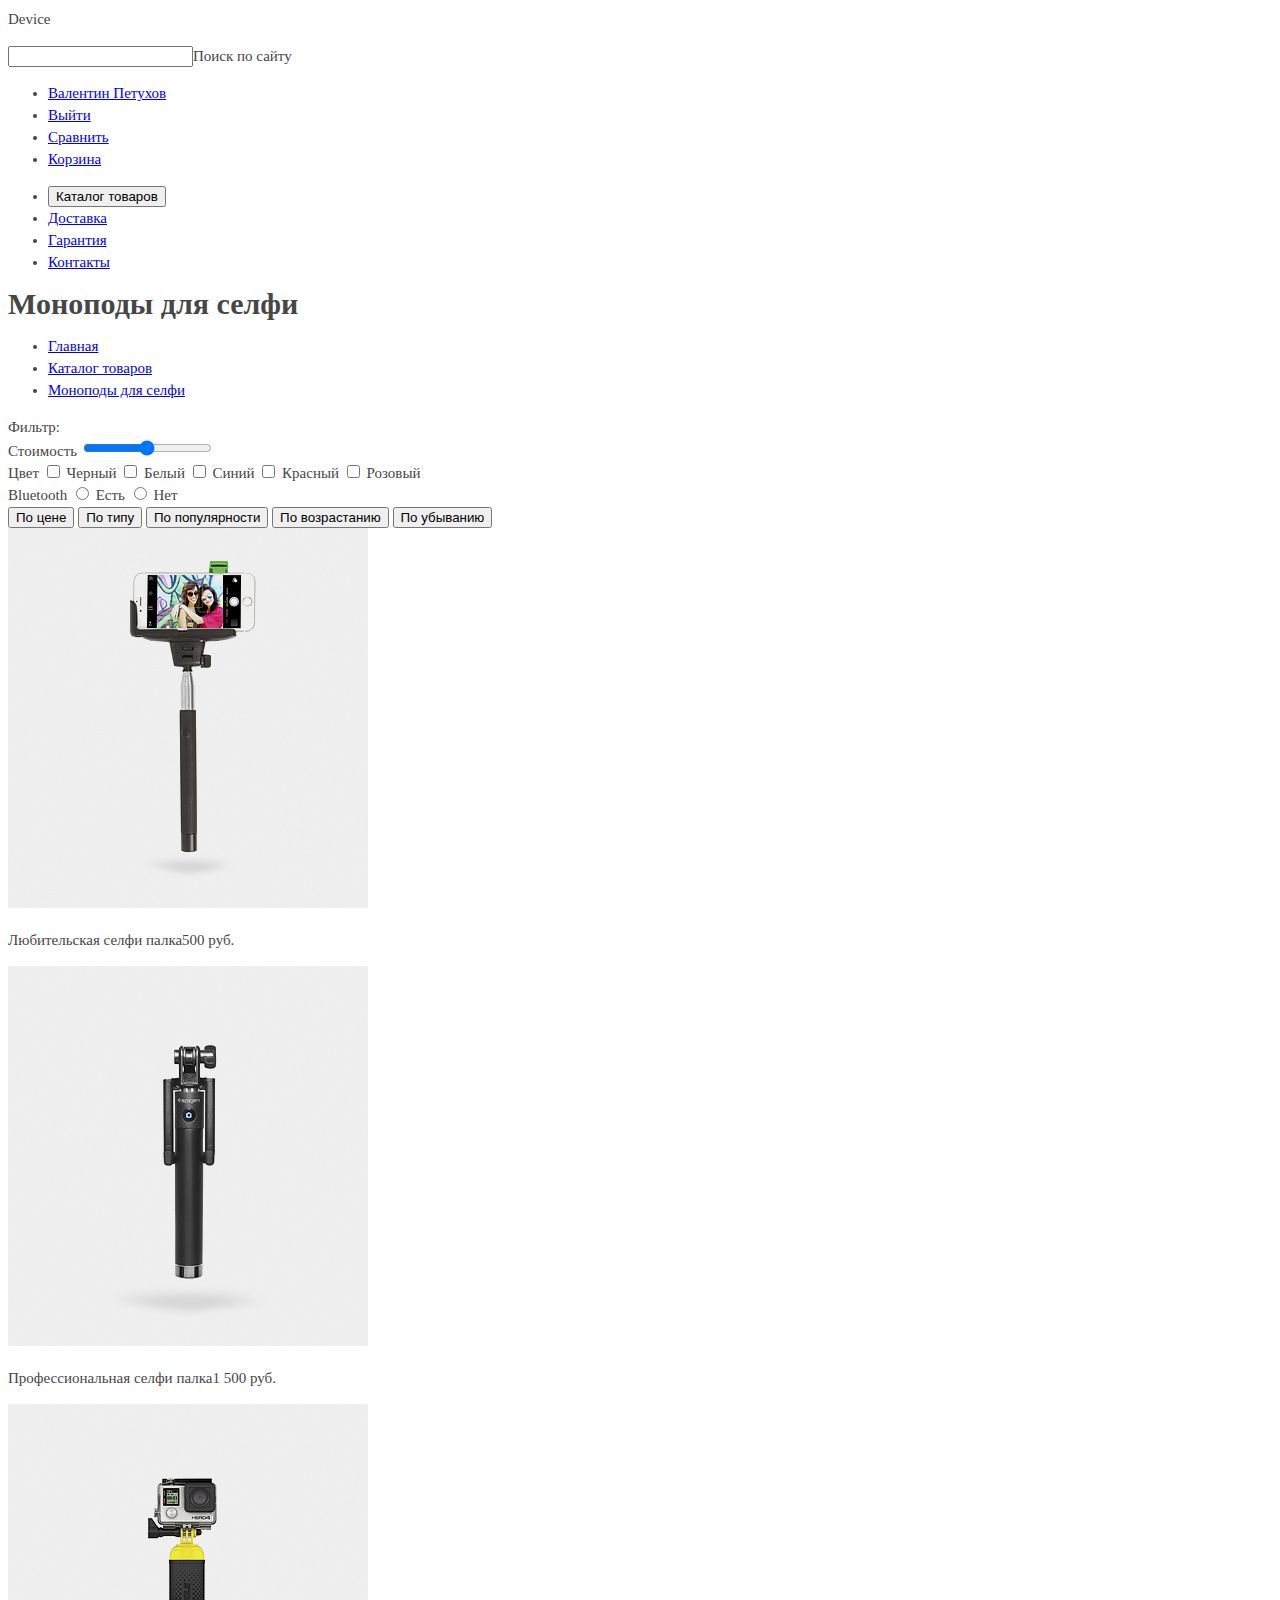
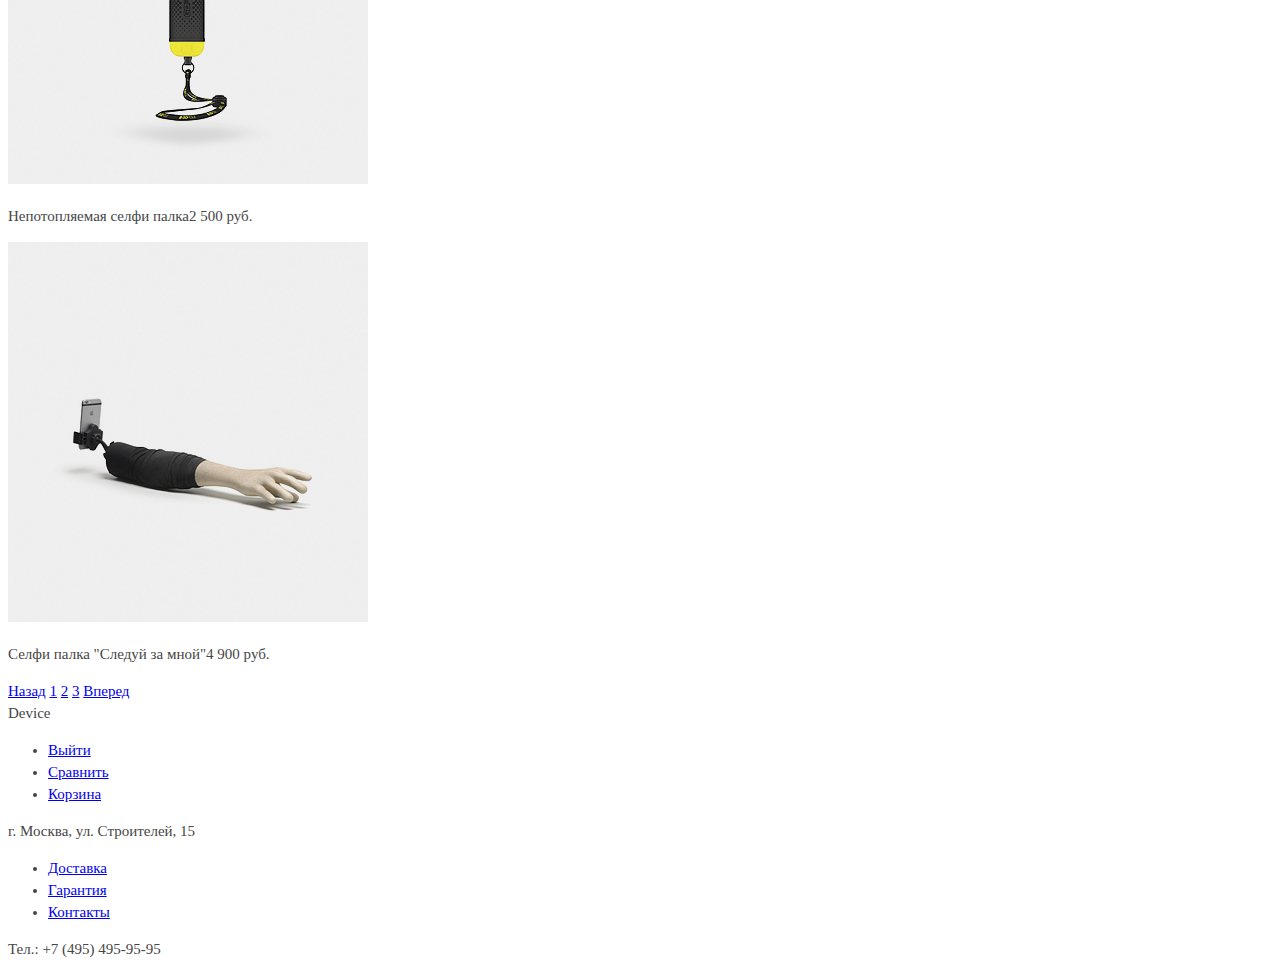
==== catalog.html @ 8070f9f2 "Подготовка графики и текстовых стилей личного проекта" ====
<!DOCTYPE html>
<html lang="ru">
    <head>
        <meta charset="utf-8">
        <title>HTML Academy: Девайс</title>
        <link href="css/style.css" rel="stylesheet">
    </head>
    <body>
        <header class="main_header">
            <div class="container">
                <div class="logo">Device
                </div>
                <div class="search">
                    <p><input type="text">Поиск по сайту</p>
                </div>
                <div class="user-block">
                    <ul>
                        <li><a href="#">Валентин Петухов</a>
                        </li>
                        <li><a href="#">Выйти</a>  
                        </li>
                        <li><a href="#">Сравнить</a>
                        </li>
                        <li><a href="#">Корзина</a>
                        </li>
                    </ul>
                </div>
                <nav class="main_navigation">
                    <ul>
                        <li><button class="btn">Каталог товаров</button>
                        </li>
                        <li><a href="delivery.html">Доставка</a>
                        </li>
                        <li><a href="guarantee.html">Гарантия</a>
                        </li>
                        <li><a href="contacts.html">Контакты</a>
                        </li>
                    </ul>
                </nav>
            </div>
        </header>
        <main class="container">
            <div class="second_header">
                <h1 class="title">Моноподы для селфи</h1>
                <div class="breadcrumbs">
                    <ul>
                        <li><a href="index.html">Главная</a>
                        </li>
                        <li><a href="catalog.html">Каталог товаров</a>
                        </li>
                        <li><a href="monopods.html">Моноподы для селфи</a>
                        </li>
                    </ul>
                </div>
            </div>
            <section class="filtres">
                <span>Фильтр:</span>
                <div class="price">Стоимость
                    <input type="range">
                </div>
                <div class="color">Цвет
                    <input type="checkbox">
                    <label>Черный
                    </label>
                    <input type="checkbox">
                    <label>Белый
                    </label>
                    <input type="checkbox">
                    <label>Синий
                    </label>
                    <input type="checkbox">
                    <label>Красный
                    </label>
                    <input type="checkbox">
                    <label>Розовый
                    </label>
                </div>
                <div class="bluetooth">Bluetooth
                    <input type="radio">
                    <label>Есть
                    </label>
                    <input type="radio">
                    <label>Нет
                    </label>
                </div>
            </section>
            <section class="products">
                <div class="sorting">
                    <button class="btn">По цене</button>
                    <button class="btn">По типу</button>
                    <button class="btn">По популярности</button>
                    <button class="btn">По возрастанию</button>
                    <button class="btn">По убыванию</button>
                </div>
                <article class="item">
                    <img src="img/item-1.jpg">
                    <p class="name">Любительская селфи палка<span class="price">500 руб.</span></p>
                </article>
                <article class="item">
                    <img src="img/item-2.jpg">
                    <p class="name">Профессиональная селфи палка<span class="price">1 500 руб.</span></p>
                </article>
                <article class="item">
                    <img src="img/item-3.jpg">
                    <p class="name">Непотопляемая селфи палка<span class="price">2 500 руб.</span></p>
                </article>
                <article class="item">
                    <img src="img/item-4.jpg">
                    <p class="name">Селфи палка "Следуй за мной"<span class="price">4 900 руб.</span></p>
                </article>
                <div class="pages">
                    <a href="#">Назад</a>
                    <a href="#">1</a>
                    <a href="#">2</a>
                    <a href="#">3</a>
                    <a href="#">Вперед</a>                 
                </div>
            </section>
        </main>
        <footer class="main_footer">
            <div class="container">
                <div class="logo">Device
                </div>
                <div class="user-block">
                    <ul>
                        <li><a href="#">Выйти</a>  
                        </li>
                        <li><a href="#">Сравнить</a>
                        </li>
                        <li><a href="#">Корзина</a>
                        </li>
                    </ul>
                </div>
                <div class="contacts">
                    <p>г. Москва, ул. Строителей, 15</p>
                    <nav class="navigation_contacts">
                        <ul>
                            <li><a href="delivery.html">Доставка</a>
                            </li>
                            <li><a href="guarantee.html">Гарантия</a>
                            </li>
                            <li><a href="contacts.html">Контакты</a>
                            </li>
                        </ul>
                    </nav>
                    <p>Тел.: +7 (495) 495-95-95</p>
                    <div class="social">
                        <a href="facebook.com"></a>
                        <a href="instagram.com"></a>
                        <a href="twitter.com"></a>
                    </div>
                </div>
            </div>
        </footer>
    </body>
</html>
---- css/style.css ----
body {
    font-family: 'Open Sans Light';
    font-weight: normal;
    font-size: 15px;
    color: #464646;
    line-height: 22px;
}

    font-family: 'Gilroy ExtraBold';
    color: #000000;
    font-size: 47px;
    font-weight: Bold;
    line-height: 53px;
}

    font-family: 'Gilroy ExtraBold';
    color: #000000;
    font-size: 47px;
    font-weight: Bold;
    line-height: 53px;
}
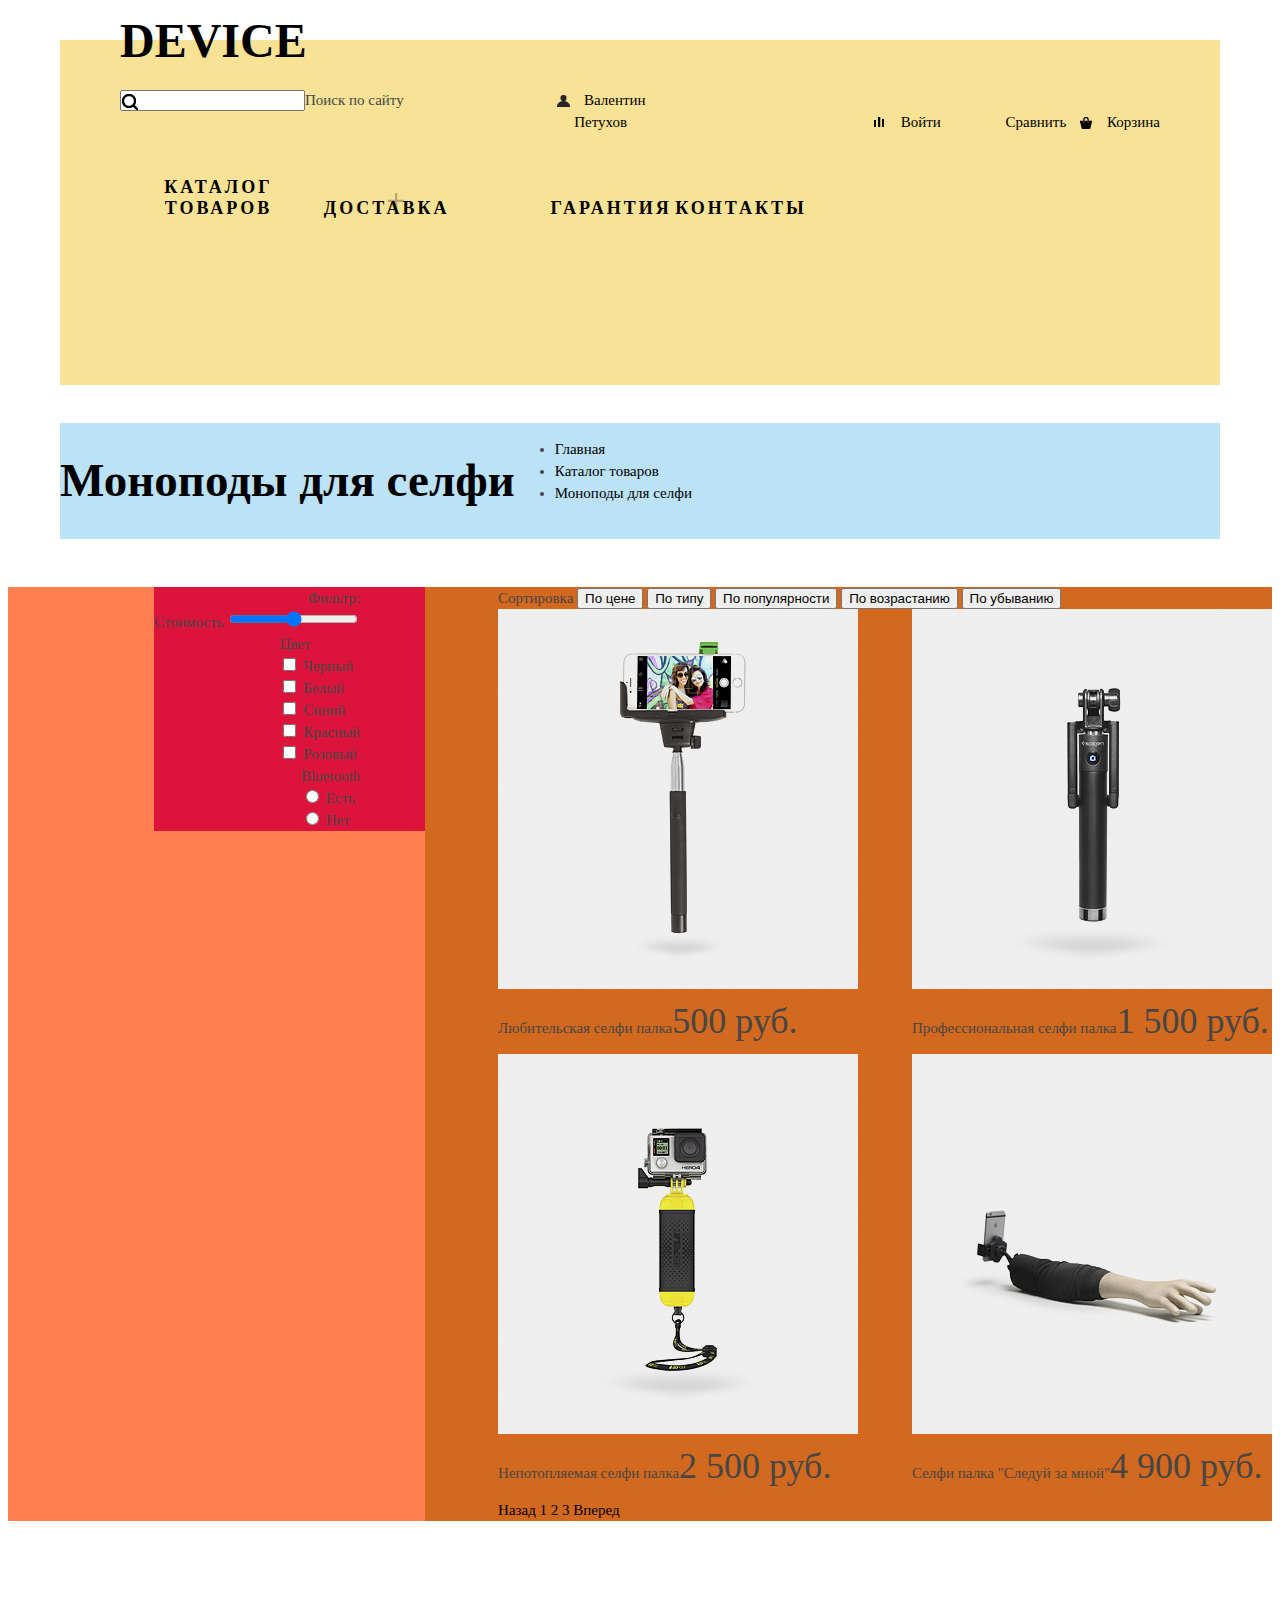
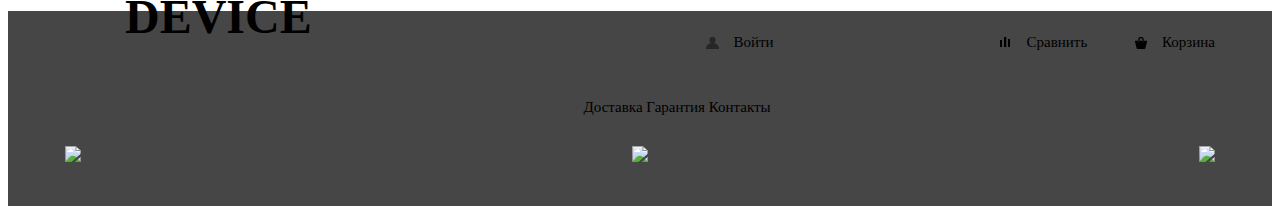
==== commit 85e86ce7: "Разметка для фильтров" ====
--- a/catalog.html
+++ b/catalog.html
@@ -7,17 +7,15 @@
     </head>
     <body>
         <header class="main_header">
-            <div class="container">
+            <div class="header_container">
                 <div class="logo">Device
                 </div>
-                <div class="search">
+                <div class="user_block">
                     <p><input type="text">Поиск по сайту</p>
-                </div>
-                <div class="user-block">
                     <ul>
                         <li><a href="#">Валентин Петухов</a>
                         </li>
-                        <li><a href="#">Выйти</a>  
+                        <li><a href="#">Войти</a>  
                         </li>
                         <li><a href="#">Сравнить</a>
                         </li>
@@ -39,91 +37,109 @@
                 </nav>
             </div>
         </header>
-        <main class="container">
-            <div class="second_header">
-                <h1 class="title">Моноподы для селфи</h1>
-                <div class="breadcrumbs">
+        <div class="second_header">
+            <h1 class="title">Моноподы для селфи</h1>
+            <div class="breadcrumbs">
+                <ul>
+                    <li><a href="index.html">Главная</a>
+                    </li>
+                    <li><a href="catalog.html">Каталог товаров</a>
+                    </li>
+                    <li><a href="monopods.html">Моноподы для селфи</a>
+                    </li>
+                </ul>
+            </div>
+        </div>
+        <div class="container_catalog">
+            <div class="index_left">
+                <section class="filtres">
+                    <span>Фильтр:</span>
+                    <div class="price">Стоимость
+                        <input type="range">
+                    </div>
+                    <div class="color">Цвет
+                        <div class="check_color">
+                            <input type="checkbox">
+                            <label>Черный
+                            </label>
+                        </div>
+                        <div class="check_color">
+                            <input type="checkbox">
+                            <label>Белый
+                            </label>
+                        </div>
+                        <div class="check_color">
+                            <input type="checkbox">
+                            <label>Синий
+                            </label>
+                        </div>
+                        <div class="check_color">
+                            <input type="checkbox">
+                            <label>Красный
+                            </label>
+                        </div>
+                        <div class="check_color">
+                            <input type="checkbox">
+                            <label>Розовый
+                            </label>
+                        </div>
+                    </div>
+                    <div class="bluetooth">Bluetooth
+                        <div class="check_bluetooth">
+                            <input type="radio">
+                            <label>Есть
+                            </label>
+                        </div>
+                        <div class="check_bluetooth">
+                            <input type="radio">
+                            <label>Нет
+                            </label>
+                        </div>
+                    </div>
+                </section>
+            </div>
+            <div class="index_right">
+                <main class="products">
+                    <div class="sorting">Сортировка
+                        <button class="btn">По цене</button>
+                        <button class="btn">По типу</button>
+                        <button class="btn">По популярности</button>
+                        <button class="btn">По возрастанию</button>
+                        <button class="btn">По убыванию</button>
+                    </div>
+                    <article class="item">
+                        <img src="img/item-1.jpg">
+                        <p class="name">Любительская селфи палка<span class="price">500 руб.</span></p>
+                    </article>
+                    <article class="item">
+                        <img src="img/item-2.jpg">
+                        <p class="name">Профессиональная селфи палка<span class="price">1 500 руб.</span></p>
+                    </article>
+                    <article class="item">
+                        <img src="img/item-3.jpg">
+                        <p class="name">Непотопляемая селфи палка<span class="price">2 500 руб.</span></p>
+                    </article>
+                    <article class="item">
+                        <img src="img/item-4.jpg">
+                        <p class="name">Селфи палка "Следуй за мной"<span class="price">4 900 руб.</span></p>
+                    </article>
+                    <div class="pages">
+                        <a href="#">Назад</a>
+                        <a href="#">1</a>
+                        <a href="#">2</a>
+                        <a href="#">3</a>
+                        <a href="#">Вперед</a>                 
+                    </div>
+                </main>
+            </div>
+        </div>
+        <footer class="main_footer">
+            <div class="footer_container">
+                <div class="user_block">
+                    <div class="logo">Device
+                    </div>
                     <ul>
-                        <li><a href="index.html">Главная</a>
-                        </li>
-                        <li><a href="catalog.html">Каталог товаров</a>
-                        </li>
-                        <li><a href="monopods.html">Моноподы для селфи</a>
-                        </li>
-                    </ul>
-                </div>
-            </div>
-            <section class="filtres">
-                <span>Фильтр:</span>
-                <div class="price">Стоимость
-                    <input type="range">
-                </div>
-                <div class="color">Цвет
-                    <input type="checkbox">
-                    <label>Черный
-                    </label>
-                    <input type="checkbox">
-                    <label>Белый
-                    </label>
-                    <input type="checkbox">
-                    <label>Синий
-                    </label>
-                    <input type="checkbox">
-                    <label>Красный
-                    </label>
-                    <input type="checkbox">
-                    <label>Розовый
-                    </label>
-                </div>
-                <div class="bluetooth">Bluetooth
-                    <input type="radio">
-                    <label>Есть
-                    </label>
-                    <input type="radio">
-                    <label>Нет
-                    </label>
-                </div>
-            </section>
-            <section class="products">
-                <div class="sorting">
-                    <button class="btn">По цене</button>
-                    <button class="btn">По типу</button>
-                    <button class="btn">По популярности</button>
-                    <button class="btn">По возрастанию</button>
-                    <button class="btn">По убыванию</button>
-                </div>
-                <article class="item">
-                    <img src="img/item-1.jpg">
-                    <p class="name">Любительская селфи палка<span class="price">500 руб.</span></p>
-                </article>
-                <article class="item">
-                    <img src="img/item-2.jpg">
-                    <p class="name">Профессиональная селфи палка<span class="price">1 500 руб.</span></p>
-                </article>
-                <article class="item">
-                    <img src="img/item-3.jpg">
-                    <p class="name">Непотопляемая селфи палка<span class="price">2 500 руб.</span></p>
-                </article>
-                <article class="item">
-                    <img src="img/item-4.jpg">
-                    <p class="name">Селфи палка "Следуй за мной"<span class="price">4 900 руб.</span></p>
-                </article>
-                <div class="pages">
-                    <a href="#">Назад</a>
-                    <a href="#">1</a>
-                    <a href="#">2</a>
-                    <a href="#">3</a>
-                    <a href="#">Вперед</a>                 
-                </div>
-            </section>
-        </main>
-        <footer class="main_footer">
-            <div class="container">
-                <div class="logo">Device
-                </div>
-                <div class="user-block">
-                    <ul>
-                        <li><a href="#">Выйти</a>  
+                        <li><a href="#">Войти</a>  
                         </li>
                         <li><a href="#">Сравнить</a>
                         </li>
@@ -144,12 +160,12 @@
                         </ul>
                     </nav>
                     <p>Тел.: +7 (495) 495-95-95</p>
-                    <div class="social">
-                        <a href="facebook.com"></a>
-                        <a href="instagram.com"></a>
-                        <a href="twitter.com"></a>
-                    </div>
                 </div>
+                <div class="social">
+                    <a href="facebook.com"><img src="#"></a>
+                    <a href="instagram.com"><img src="#"></a>
+                    <a href="twitter.com"><img src="#"></a>
+                </div>  
             </div>
         </footer>
     </body>
--- a/css/style.css
+++ b/css/style.css
@@ -1,11 +1,15 @@
+
+
 body {
     font-family: 'Open Sans Light';
     font-weight: normal;
     font-size: 15px;
     color: #464646;
     line-height: 22px;
-}
-
+   
+}
+
+h1.title {
     font-family: 'Gilroy ExtraBold';
     color: #000000;
     font-size: 47px;
@@ -13,9 +17,448 @@
     line-height: 53px;
 }
 
+h2.title {
     font-family: 'Gilroy ExtraBold';
     color: #000000;
     font-size: 47px;
     font-weight: Bold;
     line-height: 53px;
 }
+
+
+.main_header {
+    display: flex; 
+    margin-top: 40px;  
+}
+
+.header_container {
+    display: flex;
+    flex-direction: column;
+    width: 1160px;
+
+    background-color: #f7e296;
+    margin: auto;
+    padding-bottom: 150px;
+}
+
+
+
+/*logo */
+
+.logo {
+    color: #000000;
+    font-size: 48px;
+    font-weight: bold;
+    text-transform: uppercase;
+    margin-left: 60px;
+    margin-top: -10px;
+    font-family: 'Gilroy ExtraBold';
+}
+
+.logo:hover {
+    opacity: 0.6;
+}
+
+.logo:active {
+    opacity: 0.3;
+}
+
+
+
+
+/* user_block */
+
+.user_block {
+    display: flex;
+    flex-direction: row;
+    margin-top: 22px;
+    margin-left: 60px;
+    margin-right: 60px;
+    justify-content: space-between;
+}
+
+.user_block p {
+    position: relative;
+}
+
+.user_block p::before {
+    position: absolute;
+    left: 2px;
+    top: 5px;
+    content: "";
+    width: 20px;
+    height: 20px;
+    background: transparent url("../img/search.png") no-repeat; 
+}
+
+input.search {
+    background-color: inherit;
+    border-style: none;
+    margin-left: 40px;
+    font-family: 'Open Sans';
+    font-size: 15px;
+    font-weight: lighter;
+    opacity: 0.3;
+}
+
+.user_block li {
+    position: relative;
+}
+.user_block li::before {
+    position: absolute;
+    top: 6px;
+    content: "";
+    width: 15px;
+    height: 15px; 
+}
+
+.user_block li:first-child {
+    margin-right: 210px;
+    width: 70px;
+    text-align: right;    
+}
+
+.user_block li:first-child::before {
+    background: transparent url("../img/user.png") no-repeat; 
+}
+
+.user_block li:nth-child(2) {   
+    width: 100px;
+    text-align: right;
+    margin-right: 34px;
+}
+
+.user_block li:nth-child(2)::before {
+    background: transparent url("../img/compare.png") no-repeat;
+}
+
+.user_block li:last-child {
+    width: 90px;
+    text-align: right;      
+}
+
+.user_block li:last-child::before {
+    background: transparent url("../img/cart.png") no-repeat;
+}
+
+.user_block a {
+    margin-left: 27px;
+}
+
+a {
+    text-decoration: none;
+    color: #000000;
+}
+
+.user_block li,
+.main_navigation li,
+.navigation_contacts li {
+    display: inline-block;
+}
+
+.user_block a:hover,
+.main_navigation a:hover,
+.main_navigation .btn:hover {
+    opacity: 0.6;
+}
+
+.user_block a:active,
+.main_navigation a:active,
+.main_navigation .btn:active {
+    opacity: 0.3;
+}
+
+
+
+/* main_navigation */
+
+.main_navigation {
+    display: flex;
+    justify-content: space-between;
+    margin-left: 58px;
+    margin-right: 58px;
+    margin-top: 13px;
+}
+
+
+.main_navigation li {
+    width: 121px;
+    text-align: right; 
+}
+
+.main_navigation li:nth-child(2) {
+    margin-left: 41px;
+    margin-right: 102px;
+    text-align: left;
+}
+
+.main_navigation a,
+.main_navigation .btn {
+    font-size: 18px;
+    text-transform: uppercase;
+    letter-spacing: 3px;
+    font-weight: bold;
+    font-family: 'Gilroy ExtraBold';    
+}
+
+.main_navigation a:hover,
+.main_navigation .btn:hover {
+    opacity: 0.6;   
+}
+
+.main_navigation a:active,
+.main_navigation .btn:active {
+    opacity: 0.3;   
+}
+
+.main_navigation .btn {
+    position: relative;
+    border: none;
+    background-color: inherit;
+}
+
+.main_navigation .btn::after {
+    position: absolute;
+    content: "";
+    background: transparent url("../img/plus.png") no-repeat;
+    width: 18px;
+    height: 18px;
+    left: 230px;
+    top: 17px;
+    opacity: 0.3;
+}
+
+
+/*main*/
+
+.main_container {
+    display: flex;
+    flex-direction: column;
+    margin: auto;
+    width: 1160px;
+    background-color: #ffffff;
+}
+
+
+.slider {
+    display: flex;
+    flex-direction: row;  
+    margin-left: 90px;
+    margin-right: 60px;
+    margin-top: -111px;
+    margin-bottom: 105px;
+}
+
+.description {
+    display: flex;
+    flex-direction: column;
+    margin-left: 126px;
+    position: relative;
+}
+
+
+.slogan {
+    font-size: 47px;
+    font-weight: bold;
+    font-family: 'Gilroy ExtraBold';
+    line-height: 55px;
+    color: #000000;
+    margin-top: 80px;
+    margin-bottom: 5px;
+}
+
+.number {
+    position: absolute;
+    left: 330px;
+    top: 65px; 
+    color: #ffffff;
+    font-size: 179px;
+    font-weight: bold;
+    font-family: 'Gilroy ExtraBold';
+}
+
+.description .main_desc {
+    line-height: 30px;
+}
+
+.description .btn {
+   /* position: absolute;
+    top: 325px; */
+    margin-top: 40px;
+    font-size: 18px;
+    text-transform: uppercase;
+    font-weight: bold;
+    font-family: 'Gilroy ExtraBold'; 
+}
+
+.description .features {
+    width: 500px;
+    margin-top: 65px;
+    display: flex;
+    justify-content: space-between;
+}
+
+.description .item {
+    
+    display: inline-block;
+    /*margin-right: 80px; */
+    text-align: left;
+}
+
+.item span {
+    font-size: 36px;
+    font-family: 'Gilroy Light';  
+}
+
+.navigation_catalog ul{
+    background-color: #ffffff; 
+    height: 275px;
+}
+
+.navigation_catalog li {
+    background-color: #f7e296;
+    display: inline-block;
+    width: 160px;
+    height: 160px;
+    vertical-align: top;
+    margin-right: 40px;
+}
+
+.navigation_catalog li:last-child {
+    margin-right: 0;
+    margin-left: -20px;
+}
+
+.navigation_catalog li:first-child {
+    margin-left: -40px;
+}
+
+.delivery {
+    display: flex;
+    flex-direction: row;
+    flex-basis: 100%;
+    background-color: #e5e5e5;
+    margin-bottom: 80px;
+    margin-top: 46px;
+    height: 320px;
+}
+
+.navigation_delivery ul {
+    width: 278px;
+}
+
+.navigation_delivery li {
+    list-style: none;
+}
+
+.info {
+    display: flex;
+    flex-direction: column;
+    width: 437px;
+    margin-left: 118px;
+}
+
+.partners {
+    display: flex;
+    justify-content: space-around;
+    margin-top: 95px;
+    margin-bottom: 94px;
+    height: 100px;
+}
+
+.company {
+    display: flex;
+    flex-basis: 100%;
+    justify-content: space-between;
+}
+
+.about_us {
+    display: flex;
+    flex-direction: column;
+    width: 560px; 
+}
+
+.company_contacts {
+    display: flex;
+    flex-direction: column;
+    width: 560px;
+}
+
+.main_footer {
+    display: flex;
+    width: 100%; 
+    margin-top: 90px;
+    background-color: #464646;
+}
+
+.footer_container {
+    display: flex;
+    flex-direction: column;
+    background-color: #464646;
+    margin: auto;
+    flex-basis: 1160px;
+    justify-content: space-between;
+    
+}
+
+.footer_container .user_block,
+.footer_container .contacts,
+.social  {
+    display: flex;
+    background-color: #464646;
+    justify-content: space-between;
+    height: 55px;
+    margin: 5px;
+}
+
+
+.second_header {
+    background-color: #bce2f6; 
+    margin: auto;
+    margin-top: 38px;
+    margin-bottom: 48px;
+    display: flex;
+    width: 1160px;
+}
+
+.container_catalog {
+    width: 100%;
+    background-color: #6295a1;
+    display: flex;
+}
+
+.index_left {  
+    width: 33%;
+    background-color: coral;  
+}
+
+.index_right {  
+    width: 67%;
+    background-color: burlywood;
+   
+}
+
+.filtres { 
+    padding-right: 65px;
+    max-width: 328px;
+    float: right;
+    background-color: crimson;
+    display: flex;
+    flex-direction: column;
+    align-items: flex-end;
+}
+
+.products {
+    padding-left: 73px;
+    max-width: 835px;
+    float: left;
+    background-color: chocolate;
+    display: flex;
+    flex-wrap: wrap;
+    justify-content: space-between;
+}
+
+.color {
+    display: flex;
+    flex-direction: column;
+}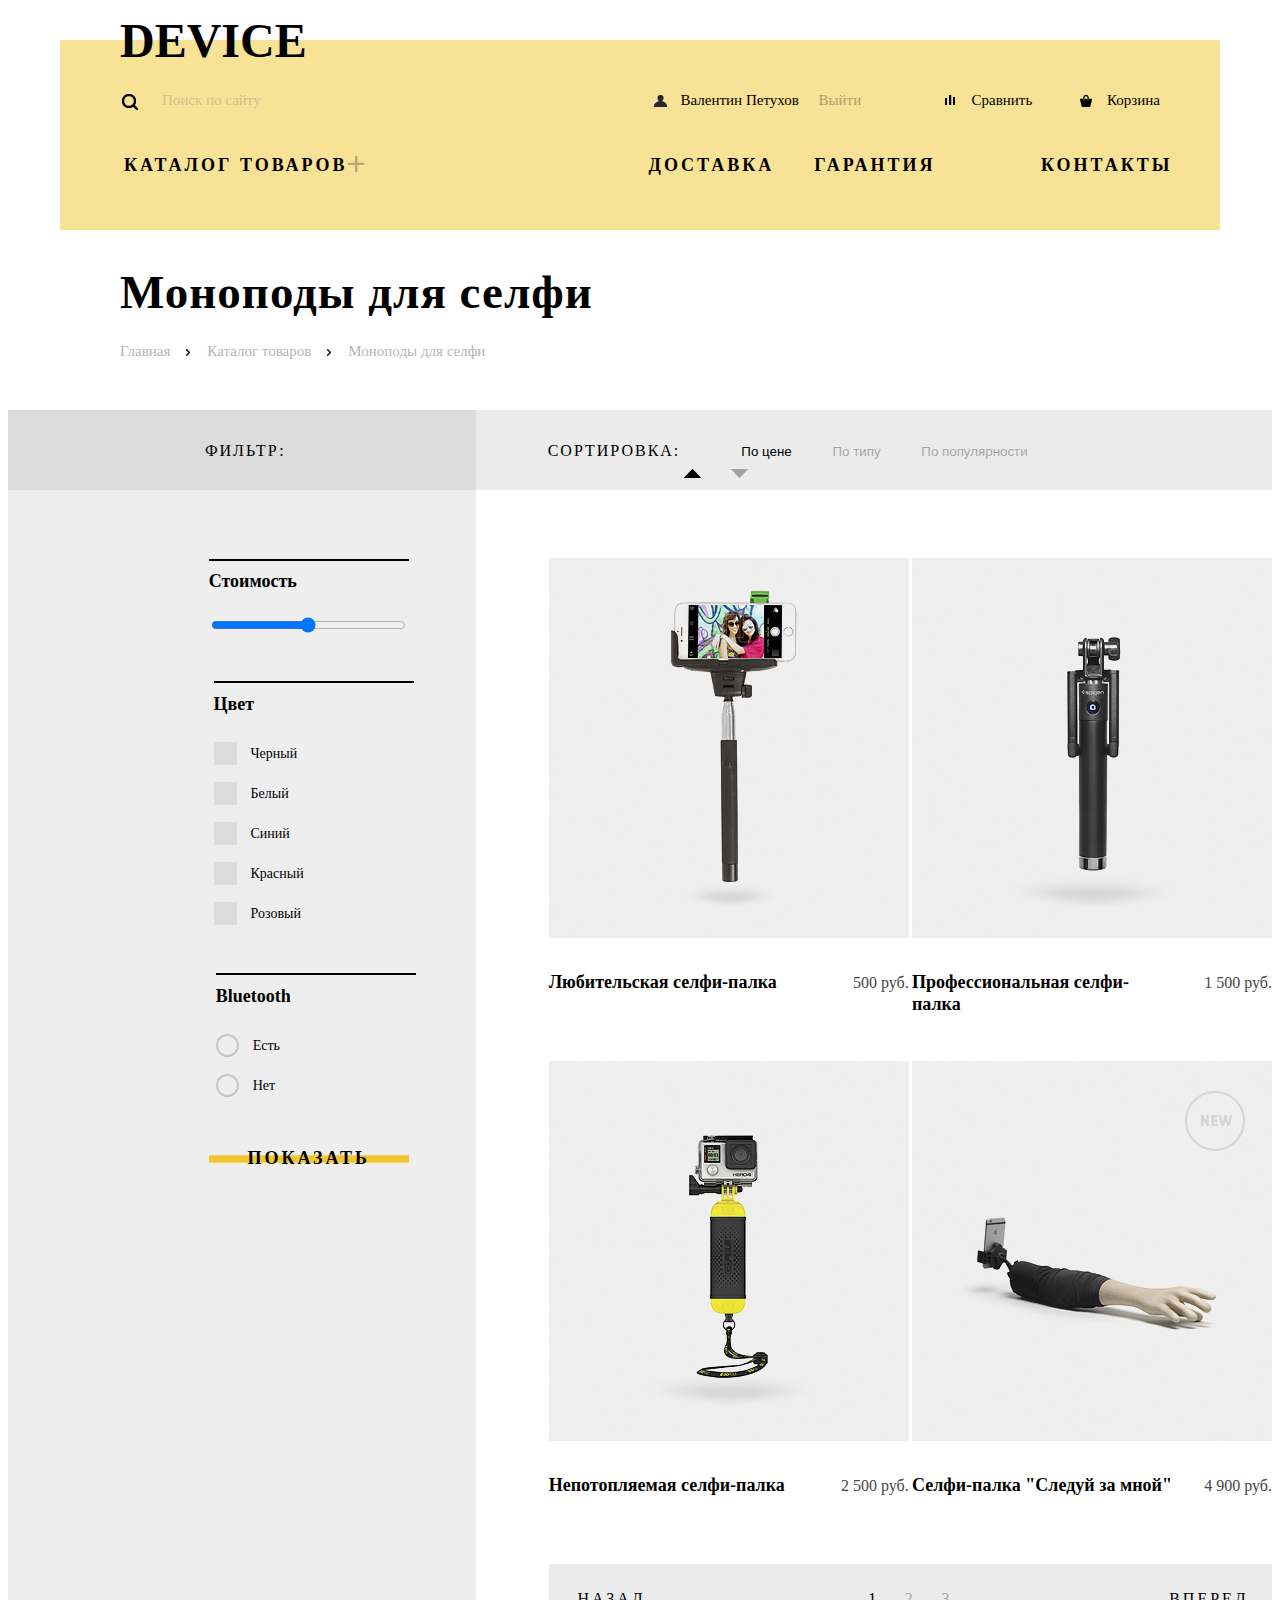
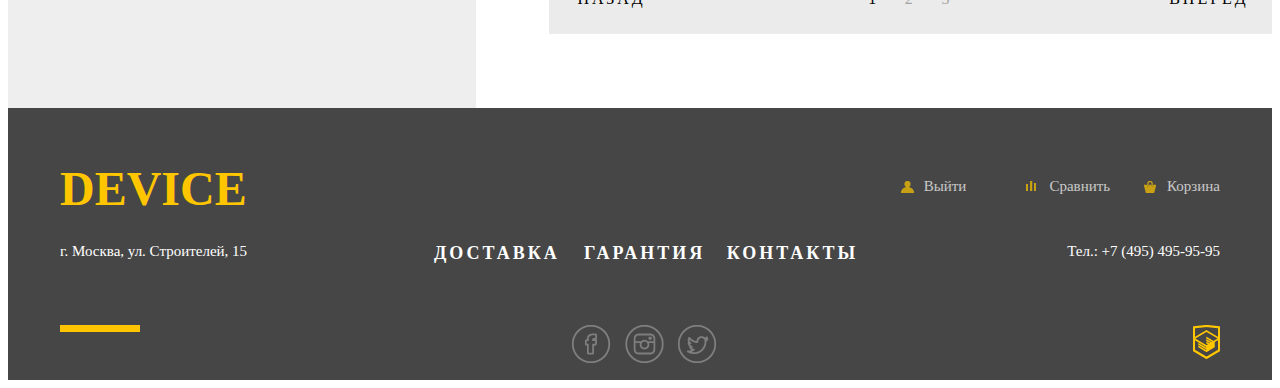
==== commit 8116f420: "Страница каталога" ====
--- a/catalog.html
+++ b/catalog.html
@@ -6,16 +6,20 @@
         <link href="css/style.css" rel="stylesheet">
     </head>
     <body>
-        <header class="main_header">
+        <header class="main_header catalog">
             <div class="header_container">
                 <div class="logo">Device
                 </div>
                 <div class="user_block">
-                    <p><input type="text">Поиск по сайту</p>
+                    <div class="search">
+                        <input class="search_row" type="text" placeholder="Поиск по сайту">
+                        <span class="find">Найти</span>
+                        <span class="underline"></span> 
+                    </div>
                     <ul>
                         <li><a href="#">Валентин Петухов</a>
                         </li>
-                        <li><a href="#">Войти</a>  
+                        <li><a href="#">Выйти</a>  
                         </li>
                         <li><a href="#">Сравнить</a>
                         </li>
@@ -24,9 +28,8 @@
                     </ul>
                 </div>
                 <nav class="main_navigation">
+                    <button class="btn">Каталог товаров</button>   
                     <ul>
-                        <li><button class="btn">Каталог товаров</button>
-                        </li>
                         <li><a href="delivery.html">Доставка</a>
                         </li>
                         <li><a href="guarantee.html">Гарантия</a>
@@ -35,6 +38,20 @@
                         </li>
                     </ul>
                 </nav>
+                <div class="hidden_menu">
+                    <div class="row first">
+                        <a href="#">Виртуальная реальность</a>
+                        <a href="#">Фитнес-браслеты</a>
+                        <a href="#">Квадрокоптеры</a>
+                    </div>
+                    <div class="row second">
+                        <a href="#">Моноподы для селфи</a>
+                        <a href="#">Умные часы</a>
+                    </div>
+                    <div class="row">
+                        <a href="#">Экшн-камеры</a>
+                    </div>     
+                </div>
             </div>
         </header>
         <div class="second_header">
@@ -52,94 +69,123 @@
         </div>
         <div class="container_catalog">
             <div class="index_left">
-                <section class="filtres">
+                <div class="title">
                     <span>Фильтр:</span>
-                    <div class="price">Стоимость
+                </div>
+                <form class="filtres" action="#" method="get"> 
+                    <label class="price">
+                        <span>Стоимость</span>
                         <input type="range">
-                    </div>
-                    <div class="color">Цвет
-                        <div class="check_color">
-                            <input type="checkbox">
-                            <label>Черный
-                            </label>
-                        </div>
-                        <div class="check_color">
-                            <input type="checkbox">
-                            <label>Белый
-                            </label>
-                        </div>
-                        <div class="check_color">
-                            <input type="checkbox">
-                            <label>Синий
-                            </label>
-                        </div>
-                        <div class="check_color">
-                            <input type="checkbox">
-                            <label>Красный
-                            </label>
-                        </div>
-                        <div class="check_color">
-                            <input type="checkbox">
-                            <label>Розовый
-                            </label>
-                        </div>
-                    </div>
-                    <div class="bluetooth">Bluetooth
-                        <div class="check_bluetooth">
+                    </label>
+                    <div class="color">
+                        <span>Цвет</span>
+                        <label class="check_color">
+                            <input type="checkbox">
+                            <span class="indicator"></span>
+                            <span>Черный</span>
+                        </label>
+                        <label class="check_color">
+                            <input type="checkbox">
+                            <span class="indicator"></span>
+                            <span>Белый</span>
+                        </label>
+                        <label class="check_color">
+                            <input type="checkbox">
+                            <span class="indicator"></span>
+                            <span>Синий</span>
+                        </label>
+                        <label class="check_color">
+                            <input type="checkbox">
+                            <span class="indicator"></span>
+                            <span>Красный</span>
+                        </label>
+                        <label class="check_color">
+                            <input type="checkbox">
+                            <span class="indicator"></span>
+                            <span>Розовый</span>
+                        </label>
+                    </div>
+                    <div class="bluetooth">
+                        <span>Bluetooth</span>
+                        <label class="check_bluetooth">
                             <input type="radio">
-                            <label>Есть
-                            </label>
-                        </div>
-                        <div class="check_bluetooth">
+                            <span class="indicator"></span>
+                            <span>Есть</span>
+                        </label>
+                        <label class="check_bluetooth">
                             <input type="radio">
-                            <label>Нет
-                            </label>
-                        </div>
-                    </div>
-                </section>
+                            <span class="indicator"></span>
+                            <span>Нет</span>
+                        </label>
+                    </div>
+                    <button class="btn" type="submit"><span>Показать</span></button>
+                </form>
             </div>
             <div class="index_right">
+                <div class="title">
+                    <span>Сортировка:</span>
+                    <button class="btn active">По цене</button>
+                    <button class="btn">По типу</button>
+                    <button class="btn">По популярности</button>
+                    <button class="btn active"></button>
+                    <button class="btn"></button>
+                </div>
                 <main class="products">
-                    <div class="sorting">Сортировка
-                        <button class="btn">По цене</button>
-                        <button class="btn">По типу</button>
-                        <button class="btn">По популярности</button>
-                        <button class="btn">По возрастанию</button>
-                        <button class="btn">По убыванию</button>
-                    </div>
-                    <article class="item">
-                        <img src="img/item-1.jpg">
-                        <p class="name">Любительская селфи палка<span class="price">500 руб.</span></p>
-                    </article>
-                    <article class="item">
-                        <img src="img/item-2.jpg">
-                        <p class="name">Профессиональная селфи палка<span class="price">1 500 руб.</span></p>
-                    </article>
-                    <article class="item">
-                        <img src="img/item-3.jpg">
-                        <p class="name">Непотопляемая селфи палка<span class="price">2 500 руб.</span></p>
-                    </article>
-                    <article class="item">
-                        <img src="img/item-4.jpg">
-                        <p class="name">Селфи палка "Следуй за мной"<span class="price">4 900 руб.</span></p>
+                    <article class="item">
+                        <div class="photo">
+                            <img src="img/item-1.jpg">
+                            <button class="btn"><span>В корзину</span></button>
+                            <button class="compare">Добавить к сравнению</button>
+                            <div class="new"></div>
+                        </div>
+                        <p class="name">Любительская селфи-палка</p><span class="price">500 руб.</span>
+                    </article>
+                    <article class="item">
+                        <div class="photo">
+                            <img src="img/item-2.jpg">
+                            <button class="btn"><span>В корзину</span></button>
+                            <button class="compare">Добавить к сравнению</button>
+                            <div class="new"></div>
+                        </div>
+                        <p class="name">Профессиональная селфи-палка</p><span class="price">1 500 руб.</span>
+                    </article>
+                    <article class="item">
+                        <div class="photo">
+                            <img src="img/item-3.jpg">
+                            <button class="btn"><span>В корзину</span></button>
+                            <button class="compare">Добавить к сравнению</button>
+                            <div class="new"></div>
+                        </div>
+                        <p class="name">Непотопляемая селфи-палка</p><span class="price">2 500 руб.</span>
+                    </article>
+                    <article class="item">
+                        <div class="photo">
+                            <img src="img/item-4.jpg">
+                            <button class="btn"><span>В корзину</span></button>
+                            <button class="compare">Добавить к сравнению</button>
+                            <div class="new active"></div>
+                        </div>
+                        <p class="name">Селфи-палка "Следуй за мной"</p><span class="price">4 900 руб.</span>
                     </article>
                     <div class="pages">
-                        <a href="#">Назад</a>
-                        <a href="#">1</a>
-                        <a href="#">2</a>
-                        <a href="#">3</a>
-                        <a href="#">Вперед</a>                 
+                        <button>Назад</button>
+                        <div class="number">
+                            <button class="active">1</button> 
+                            <button>2</button>
+                            <button>3</button>
+                        </div>
+                        <button>Вперед</button>
                     </div>
                 </main>
             </div>
         </div>
-        <footer class="main_footer">
+        <footer class="main_footer catalog">
             <div class="footer_container">
-                <div class="user_block">
+                <div class="user_footer">
                     <div class="logo">Device
                     </div>
                     <ul>
-                        <li><a href="#">Войти</a>  
+                        <li><a href="#">Выйти</a>  
                         </li>
                         <li><a href="#">Сравнить</a>
                         </li>
@@ -161,11 +207,15 @@
                     </nav>
                     <p>Тел.: +7 (495) 495-95-95</p>
                 </div>
-                <div class="social">
-                    <a href="facebook.com"><img src="#"></a>
-                    <a href="instagram.com"><img src="#"></a>
-                    <a href="twitter.com"><img src="#"></a>
-                </div>  
+                <div class="down">
+                    <div class="above"></div>
+                    <div class="social">
+                        <a href="facebook.com"><img src="img/facebook.png" alt="Facebook"></a>
+                        <a href="instagram.com"><img src="img/insta.png" alt="Instagram"></a>
+                        <a href="twitter.com"><img src="img/twitter.png" alt="Twitter"></a>
+                    </div>
+                    <img src="img/htmlacademy.png" height="34px" alt="htmlacademy.ru">
+                </div>   
             </div>
         </footer>
     </body>
--- a/css/style.css
+++ b/css/style.css
@@ -26,6 +26,9 @@
 }
 
 
+
+/*HEADER*/
+
 .main_header {
     display: flex; 
     margin-top: 40px;  
@@ -35,15 +38,12 @@
     display: flex;
     flex-direction: column;
     width: 1160px;
-
     background-color: #f7e296;
     margin: auto;
     padding-bottom: 150px;
 }
 
 
-
-/*logo */
 
 .logo {
     color: #000000;
@@ -55,15 +55,6 @@
     font-family: 'Gilroy ExtraBold';
 }
 
-.logo:hover {
-    opacity: 0.6;
-}
-
-.logo:active {
-    opacity: 0.3;
-}
-
-
 
 
 /* user_block */
@@ -77,11 +68,12 @@
     justify-content: space-between;
 }
 
-.user_block p {
-    position: relative;
-}
-
-.user_block p::before {
+.user_block .search {
+    position: relative;
+    margin-top: 15px;
+}
+
+.user_block .search::before {
     position: absolute;
     left: 2px;
     top: 5px;
@@ -91,7 +83,7 @@
     background: transparent url("../img/search.png") no-repeat; 
 }
 
-input.search {
+input.search_row {
     background-color: inherit;
     border-style: none;
     margin-left: 40px;
@@ -101,9 +93,48 @@
     opacity: 0.3;
 }
 
+input.search_row:hover {
+    opacity: 0.6;
+}
+
+input.search_row:focus {
+    opacity: 1;
+}
+
+.underline {
+    display: none;
+    position: absolute;
+    top: 32px;
+    width: 357px;
+    height: 2px;
+    background-color: #000000;
+}
+
+.find {
+    display: none;
+    width: 86px;
+    position: absolute;
+    left: 357px;
+    top: -12px;
+    border: 2px solid #000000;
+    padding-bottom: 10px;
+    padding-top: 10px;
+    text-align: center;
+}
+
+.find:hover {
+    background-color: #000000;
+    color: #ffffff;
+}
+
+.find:active {
+    color: #747474;
+}
+
 .user_block li {
     position: relative;
 }
+
 .user_block li::before {
     position: absolute;
     top: 6px;
@@ -156,17 +187,30 @@
     display: inline-block;
 }
 
-.user_block a:hover,
+.user_block li:hover,
 .main_navigation a:hover,
-.main_navigation .btn:hover {
+.main_navigation .btn:hover,
+.logo:hover,
+.contacts li:hover,
+.down > img:hover, 
+.hidden_menu a:hover,
+.main_navigation a:hover,
+.main_navigation .btn:hover{
     opacity: 0.6;
 }
 
-.user_block a:active,
+.user_block li:active,
 .main_navigation a:active,
-.main_navigation .btn:active {
+.main_navigation .btn:active,
+.logo:active,
+.contacts li:active,
+.down > img:active, 
+.hidden_menu a:active,
+.main_navigation a:active,
+.main_navigation .btn:active{
     opacity: 0.3;
 }
+
 
 
 
@@ -193,7 +237,8 @@
 }
 
 .main_navigation a,
-.main_navigation .btn {
+.main_navigation .btn,
+.navigation_contacts a {
     font-size: 18px;
     text-transform: uppercase;
     letter-spacing: 3px;
@@ -201,20 +246,11 @@
     font-family: 'Gilroy ExtraBold';    
 }
 
-.main_navigation a:hover,
-.main_navigation .btn:hover {
-    opacity: 0.6;   
-}
-
-.main_navigation a:active,
-.main_navigation .btn:active {
-    opacity: 0.3;   
-}
-
 .main_navigation .btn {
     position: relative;
     border: none;
-    background-color: inherit;
+    -ms-background-color: inherit;
+    background-color: inherit;    
 }
 
 .main_navigation .btn::after {
@@ -229,7 +265,35 @@
 }
 
 
-/*main*/
+.hidden_menu {
+    display: none;
+    height: 144px;
+    width: 1040px;
+    position: absolute;
+    top: 197px;
+    z-index: 2;
+    background-color: #f7e296;
+    margin-left: 60px;
+}
+
+.row {
+    line-height: 36px;
+    display: flex;
+    justify-content: space-between;
+}
+
+.first {
+    width: 545px;
+}
+
+.second {
+    width: 330px;
+}
+
+
+
+
+/*MAIN*/
 
 .main_container {
     display: flex;
@@ -240,19 +304,58 @@
 }
 
 
+
+/*slider*/
+
 .slider {
-    display: flex;
-    flex-direction: row;  
     margin-left: 90px;
     margin-right: 60px;
     margin-top: -111px;
     margin-bottom: 105px;
 }
 
+.first_slide {
+    display: flex;
+    flex-direction: row;
+}
+
+.second_slide {
+    display: none;
+    flex-direction: row;
+    margin-left: 26px;
+}
+
+.third_slide {
+    display: none;
+    flex-direction: row;
+    margin-left: -60px;
+}
+
+.third_slide .description {
+    margin-left: 32px;
+}
+
+.third_slide .number{
+    left: 315px;
+} 
+
+.third_slide img {
+    margin-top: 64px;
+}
+
+.third_slide .features {
+    width: 320px;
+}
+
+.third_slide .description .item {
+    margin-right: 30px;
+}
+
 .description {
     display: flex;
-    flex-direction: column;
-    margin-left: 126px;
+    flex-direction: column;   
+    margin-left: 120px;
+    width: 500px;
     position: relative;
 }
 
@@ -265,9 +368,10 @@
     color: #000000;
     margin-top: 80px;
     margin-bottom: 5px;
-}
-
-.number {
+    z-index: 2;
+}
+
+.slider .number {
     position: absolute;
     left: 330px;
     top: 65px; 
@@ -277,32 +381,80 @@
     font-family: 'Gilroy ExtraBold';
 }
 
+.slider .above {
+    position: absolute;
+    top: 37px;
+    background-color: #ffffff;
+    width: 100px;
+    height: 7px;
+}
+
 .description .main_desc {
     line-height: 30px;
+    position: relative;
 }
 
 .description .btn {
-   /* position: absolute;
-    top: 325px; */
-    margin-top: 40px;
+    position: absolute;
+    top: 284px;
+    width: 220px;
+    height: 8px;
+    background-color: #f0c52e;
+    margin-top: 45px;
+    text-align: center;
+    border: none;
+    border-top: 1px solid #f4d361;
+    border-bottom: 1px solid #f4d361;
+}
+
+.description a {
+    position: absolute;
+    top: -7px;
+    width: 133px;
+    left: 50%;
+    margin-left: -66px;
     font-size: 18px;
     text-transform: uppercase;
     font-weight: bold;
     font-family: 'Gilroy ExtraBold'; 
-}
-
-.description .features {
+    letter-spacing: 3px;
+}
+
+.description .btn:hover {
+    top: 267px;
+    height: 40px;
+}
+
+.description .btn:hover a {
+    top: 9px;
+}
+
+.description .btn:active a {
+    opacity: 0.3;
+}
+
+.slides {
+    position: absolute;
+    top: 305px;
+    left: 375px;
+    display: flex;
+    justify-content: space-between;
+    flex-direction: row;
+    width: 72px;
+    list-style-type: circle;
+}
+
+.features {
     width: 500px;
-    margin-top: 65px;
+    margin-top: 130px;
     display: flex;
     justify-content: space-between;
 }
 
-.description .item {
-    
+.description .item { 
     display: inline-block;
-    /*margin-right: 80px; */
     text-align: left;
+    margin-right: 68px;
 }
 
 .item span {
@@ -310,18 +462,45 @@
     font-family: 'Gilroy Light';  
 }
 
+
+
+/*CATALOG*/
+
 .navigation_catalog ul{
     background-color: #ffffff; 
     height: 275px;
+    
 }
 
 .navigation_catalog li {
-    background-color: #f7e296;
     display: inline-block;
     width: 160px;
-    height: 160px;
+    min-height: 220px;
     vertical-align: top;
     margin-right: 40px;
+}
+
+.navigation_catalog .photo {
+    background-color: #f7e296;
+    height: 160px;   
+    text-align:  center;
+    margin-bottom: 35px;
+}
+
+li:hover .photo {
+    background-color: #f0c52e;
+}
+
+li:active img,
+li:active .name_catalog {
+    opacity: 0.3;
+}
+
+.navigation_catalog span {
+    font-family: 'Gilroy ExtraBold';
+    font-size: 18px;
+    font-weight: bold;
+    
 }
 
 .navigation_catalog li:last-child {
@@ -333,30 +512,115 @@
     margin-left: -40px;
 }
 
-.delivery {
+
+
+/*DELIVERY*/
+
+.services {
+    background-color: #e5e5e5;
+    height: 320px;
+    margin-bottom: 80px;
+    margin-top: 186px;
+}
+
+.services .main_container {
     display: flex;
     flex-direction: row;
-    flex-basis: 100%;
-    background-color: #e5e5e5;
-    margin-bottom: 80px;
-    margin-top: 46px;
-    height: 320px;
-}
-
-.navigation_delivery ul {
+    flex-basis: 100%; 
+    margin: auto;
+    width: 1160px;
+    background-color: inherit;
+}
+
+.navigation_service ul {
     width: 278px;
-}
-
-.navigation_delivery li {
+    margin-top: -95px;
+    margin-left: -40px;
+    border-right: 7px solid #000000;
+    padding-top: 80px;
+    padding-bottom: 70px;
+}
+
+.navigation_service li {
     list-style: none;
+	height: 40px;
+	margin-bottom: 25px;
+}
+
+
+.navigation_service button {
+    position: relative;
+    width: 160px;
+    height: 8px;
+    background-color: #f0c52e;
+    border-top: 1px solid #f4d361;
+    border-bottom: 1px solid #f4d361;
+    border-right: none;
+}
+
+
+.navigation_service span {
+    position: absolute;
+    top: -8px;
+    width: 124px;
+    left: 50%;
+    margin-left: -62px;
+    font-size: 18px;
+    text-transform: uppercase;
+    font-weight: bold;
+    font-family: 'Gilroy ExtraBold';
+    letter-spacing: 3px;
+    border: none;
+}
+
+.services li:hover button {
+    height: 40px;
+}
+
+.services li:hover span {
+    top: 7px;
+}
+
+.services li:active button,
+.services .active button {
+    background-color: #000000;
+    width: 278px;
+    height: 40px;
+    position: relative;
+}
+
+.services li:active span,
+.services .active span {
+    top: 7px;
+    color: #f7e184;
+    position: absolute;
+    left: 28%;
 }
 
 .info {
     display: flex;
     flex-direction: column;
     width: 437px;
-    margin-left: 118px;
-}
+    margin-left: 117px;
+    margin-top: -68px;
+    margin-right: 131px;
+}
+
+.info p {
+    margin-top: -10px;
+    line-height: 30px;
+}
+
+.services img {
+    margin-top: -15px; 
+}
+
+.services .warranty,
+.services .credit {
+    display: none;
+}
+
+/*PARTNERS*/
 
 .partners {
     display: flex;
@@ -366,17 +630,82 @@
     height: 100px;
 }
 
+.partners img {
+     -ms-filter: grayscale(100%);
+    filter: grayscale(100%);   
+}
+
+.partners img:hover {
+     -ms-filter: grayscale(100%);
+    filter: grayscale(0%);   
+}
+
+
+/*ABOUT US/CONTACTS*/
+
 .company {
     display: flex;
     flex-basis: 100%;
     justify-content: space-between;
+    min-height: 560px;
+}
+
+.above {
+    width: 80px;
+    height: 7px;
+    background-color: #000000;
 }
 
 .about_us {
     display: flex;
     flex-direction: column;
-    width: 560px; 
-}
+    width: 475px; 
+    margin-right: 125px;
+}
+
+.company p {
+    line-height: 30px;
+}
+
+.about_us ul {
+    margin-top: 50px;
+    list-style-type: circle;
+}
+
+.about_us li {
+    font-size: 16px;
+    font-family: 'Gilroy ExtraBold';
+    font-weight: bold;
+    color: #000000;
+    line-height: 40px;
+}
+
+
+.company .btn {
+    position: relative;
+    width: 260px;
+    height: 8px;
+    background-color: #f0c52e;
+    margin-top: 53px;
+    text-align: center;
+    border: none;
+    border-top: 1px solid #f4d361;
+    border-bottom: 1px solid #f4d361;
+}
+
+.company a {
+    position: absolute;
+    top: -7px;
+    width: 220px;
+    left: 50%;
+    margin-left: -110px;
+    font-size: 18px;
+    text-transform: uppercase;
+    font-weight: bold;
+    font-family: 'Gilroy ExtraBold'; 
+    letter-spacing: 3px;
+}
+
 
 .company_contacts {
     display: flex;
@@ -384,11 +713,20 @@
     width: 560px;
 }
 
+.map {
+    margin-top: 25px;
+    margin-bottom: 24px;
+}
+
+
+/*FOOTER*/
+
 .main_footer {
     display: flex;
     width: 100%; 
-    margin-top: 90px;
+    margin-top: 95px;
     background-color: #464646;
+    padding-top: 52px;
 }
 
 .footer_container {
@@ -397,68 +735,815 @@
     background-color: #464646;
     margin: auto;
     flex-basis: 1160px;
+    justify-content: space-between;   
+}
+
+.main_footer .logo {
+    color: #ffc600;
+    margin-top: 18px;
+    margin-left: 0px;
+}
+
+
+.user_footer li {
+    position: relative;
+    display: inline-block;
+    opacity: 0.7;
+}
+
+.user_footer li:hover {
+    opacity: 1;
+}
+
+.user_footer li:active {
+    opacity: 0.3;
+}
+
+.user_footer li::before {
+    position: absolute;
+    top: 6px;
+    content: "";
+    width: 15px;
+    height: 15px; 
+}
+
+.user_footer li:first-child {
+    margin-right: 40px;
+    width: 70px;
+    text-align: right;    
+}
+
+.user_footer li:first-child::before {
+    background: transparent url("../img/user2.png") no-repeat; 
+}
+
+.user_footer li:nth-child(2) {   
+    width: 100px;
+    text-align: right;
+    margin-right: 30px;
+}
+
+.user_footer li:nth-child(2)::before {
+    background: transparent url("../img/compare2.png") no-repeat;
+}
+
+
+.user_footer li:last-child::before {
+    background: transparent url("../img/cart2.png") no-repeat;
+}
+
+.user_footer a {
+    margin-left: 23px;
+}
+
+footer a, 
+footer p {
+    color: #ffffff;
+}
+
+.footer_container .user_footer,
+.footer_container .contacts,
+.down  {
+    display: flex;
+   /* background-color: #464646;*/
     justify-content: space-between;
-    
-}
-
-.footer_container .user_block,
-.footer_container .contacts,
-.social  {
-    display: flex;
-    background-color: #464646;
-    justify-content: space-between;
+    height: 55px;  
+}
+
+.contacts {
+    margin-top: 10px;
+}
+
+.contacts ul {
+    margin-right: 65px;
+}
+
+.contacts li {
+    width: 140px;
+    text-align: center; 
+    margin: 2px;
+}
+
+.down {
+    margin-top: 45px;
+}
+
+.down .above {
+    background-color: #ffc600;
+}
+
+.social {
+    margin-right: 35px;
+}
+
+.social img {
+    opacity: 0.3;
+    margin-right: 10px;
+}
+
+.social img:hover {
+    opacity: 0.6;
+}
+
+.social img:active {
+    opacity: 0.1;
+}
+
+
+
+/*WRITE US*/
+
+.modal_content {
+    position: fixed;
+    top: 200px;
+    left: 50%;
+    margin-left: -480px;
+    z-index: 10;
+    width: 760px;
+    height: 381px;
+    padding: 100px;
+    padding-bottom: 80px;
+    padding-top: 95px;
+    background-color: #ffffff;
+}
+
+
+.modal_content .close {
+    position: absolute;
+    right: 23px;
+    top: 24px;
+    background-color: #f7e296;
+    border-radius: 50%;
     height: 55px;
-    margin: 5px;
-}
-
+    width: 55px;
+    border: none;
+}
+
+.modal_content .close::before,
+.modal_content .close::after {
+    content: "";
+    width: 31px;
+    height: 2px;
+    background-color: #ffffff;
+    position: absolute;
+    left: 12px;
+}
+
+.modal_content .close::before {
+    transform: rotate(45deg);
+}
+
+.modal_content .close::after {
+    transform: rotate(-45deg);
+}
+
+.modal_content .close:hover {
+    background-color: #f0c52e;
+}
+
+.modal_content .close:active::before, 
+.modal_content .close:active::after { 
+    opacity: 0.3;
+}
+
+.modal_content .name,
+.modal_content  .mail{
+    width: 322px;
+    height: 77px;
+    display: inline-block;
+    margin-bottom: 40px;
+}
+
+.modal_content  .message {
+    width: 720px;
+    display: inline-block;
+}
+
+form span {
+    font-family: 'Gilroy ExtraBold';
+    font-size: 18px;
+    font-weight: bold;
+    color: #000000;
+}
+
+form input,
+form textarea {
+    width: 100%;
+    border-style: none;
+    padding: 14px 20px;
+    margin-top: 10px;
+    background-color: #f2f2f2;
+    font-size: 14px;
+    color: #464646;
+    font-family: 'Open Sans Regular';
+}
+
+.mail {
+    margin-left: 73px;  
+}
+
+form .btn {
+    position: absolute;
+    bottom: 90px;
+    left: 100px;
+    width: 220px;
+    height: 8px;
+    background-color: #f0c52e;
+    margin-top: 45px;
+    text-align: center;
+    border: none;
+    border-top: 1px solid #f4d361;
+    border-bottom: 1px solid #f4d361;
+}
+
+form .btn span  {
+    position: absolute;
+    top: -7px;
+    width: 133px;
+    left: 50%;
+    margin-left: -66px;
+    font-size: 18px;
+    text-transform: uppercase;
+    font-weight: bold;
+    font-family: 'Gilroy ExtraBold'; 
+    letter-spacing: 3px;
+
+}
+
+
+
+
+/*CATALOG PAGE*/
+
+/*HEADER*/
+
+.catalog .header_container {
+    padding-bottom: 38px;
+}
+
+.catalog .user_block li:first-child {
+    margin-right: 16px;
+    width: 160px;
+    text-align: right;    
+}
+
+.catalog .user_block li:nth-child(2) {
+    width: 50px;
+    text-align: left;
+    margin-right: 60px;
+    opacity: 0.3;
+}
+
+.catalog .user_block li:nth-child(2)::before { 
+    width: 0;
+}
+
+.catalog .user_block li:nth-child(2) a {
+    margin-left: 0;
+}
+
+.catalog .user_block li:nth-child(3) {   
+    width: 100px;
+    text-align: right;
+    margin-right: 34px;
+}
+
+.catalog .user_block li:nth-child(3)::before {
+    background: transparent url("../img/compare.png") no-repeat;
+}
+
+
+
+/*breadcrumbs*/
 
 .second_header {
-    background-color: #bce2f6; 
     margin: auto;
-    margin-top: 38px;
-    margin-bottom: 48px;
-    display: flex;
-    width: 1160px;
-}
+    margin-top: 5px;
+    margin-bottom: 5px;
+    padding-left:  60px;
+    display: flex;
+    flex-direction: column;
+    width: 1100px;
+    height: 170px;
+    position: relative;
+}
+
+.second_header h1 {
+    font-size: 47px;
+    letter-spacing: 1px;
+}
+
+.breadcrumbs ul {
+    display: flex;
+    list-style-type: none;
+    position: absolute;
+    left: 20px;
+    top: 90px;
+}
+
+.breadcrumbs li {
+    position: relative;
+    margin-right: 17px;
+    padding-right: 20px;
+}
+
+.breadcrumbs li a {
+    opacity: 0.3;
+}
+
+.breadcrumbs li a:hover {
+    opacity: 0.6;
+}
+
+.breadcrumbs li a:active {
+    opacity: 0.1;
+}
+
+.breadcrumbs li::after {
+    content: "";
+    position: absolute;
+    top: 9px;
+    right: 0;   
+    width: 4px;
+    height: 7px;
+    background: transparent url("../img/nav-arrow.png") no-repeat;
+}
+
+.breadcrumbs li:last-child::after {
+    background: none;
+}
+
+
+
+/*CATALOG*/
 
 .container_catalog {
     width: 100%;
-    background-color: #6295a1;
     display: flex;
 }
 
 .index_left {  
-    width: 33%;
-    background-color: coral;  
+    width: 37%;
+    background-color: #eeeeee;  
 }
 
 .index_right {  
-    width: 67%;
-    background-color: burlywood;
-   
-}
+    width: 63%;
+    background-color: #ffffff;
+}
+
+.index_left .title,
+.index_right .title {
+    display: block;
+    height: 50px;
+    background-color: #dbdbdb;
+    padding-top: 30px;
+    position: relative;
+}
+
+.index_right .title {
+    background-color: #ebebeb;
+}
+
+.index_left .title span {
+    position: absolute;
+    right: 190px;
+    font-family: 'Gilroy ExtraBold';
+    font-size: 16px;
+    color: #000000;
+    text-transform: uppercase;
+    letter-spacing: 2px;
+}
+
+.index_right .title span {
+    float: left;
+    margin-left: 72px;
+    margin-right: 55px;
+    font-family: 'Gilroy ExtraBold';
+    font-size: 16px;
+    color: #000000;
+    text-transform: uppercase;
+    letter-spacing: 2px;
+}
+
+.title .btn:nth-of-type(1),
+.title .btn:nth-of-type(2) {
+    margin-right: 25px;
+}
+
+
+.title .btn:nth-of-type(4) {
+    margin-right: 25px;
+    margin-left: 208px;
+    width: 19px;
+    height: 10px;
+    background: transparent url("../img/sort-up.png") no-repeat;
+}
+
+.title .btn:nth-of-type(5) {
+    width: 19px;
+    height: 10px;
+    background: transparent url("../img/sort-down.png") no-repeat;
+}
+
+.title .btn {
+    border: none;
+    background-color: inherit;
+    opacity: 0.3;
+}
+
+
+.title .btn:hover {
+    opacity: 0.6;
+}
+
+.title .btn.active,
+.title .btn:active {
+    opacity: 1;
+}
+
+
+
+/*FILTRES*/
 
 .filtres { 
     padding-right: 65px;
-    max-width: 328px;
+    max-width: 202px;
     float: right;
-    background-color: crimson;
     display: flex;
     flex-direction: column;
     align-items: flex-end;
-}
+    position: relative;
+    min-height: 710px;
+}
+
+.filtres .price {
+    padding-top: 80px;
+    padding-bottom: 40px;
+}
+
+.price span,
+.color > span,
+.bluetooth > span {
+    font-family: 'Gilroy ExtraBold';
+    font-size: 18px;
+    font-weight: bold;
+    color: #000000;
+    position: relative;
+    padding-bottom: 10px;
+}
+
+.price span::before,
+.color > span::before,
+.bluetooth > span::before {
+    content: "";
+    position: absolute;
+    top: -12px;
+    width: 200px;
+    height: 2px;
+    background-color: #000000;
+}
+
+input[type="range"] {
+    width: 155px;
+}
+
+.filtres .color,
+.filtres .bluetooth {
+    padding-right: 107px;
+    margin-bottom: 60px;
+    display: flex;
+    flex-direction: column;
+}
+
+.check_color {
+    margin-top: 17px;
+}
+
+
+.check_color input,
+.check_bluetooth input {
+    display: none;
+}
+
+.check_color .indicator + span,
+.check_bluetooth .indicator + span {
+    font-family: 'Open Sans Light';
+    font-size: 14px;
+    font-weight: lighter;
+    padding-left: 37px;
+}
+
+.check_color .indicator {
+    position: absolute;
+    width: 23px;
+    height: 23px;
+    background-color: #dbdbdb;
+}
+
+.check_color .indicator:hover {
+    background-color: #cecece;
+}
+
+.check_color .indicator:active {
+    background: transparent url("../img/tick.png") no-repeat;
+    background-color: #c4c4c4;
+    background-position: center;
+}
+
+.check_color input:checked + .indicator {
+    background: transparent url("../img/tick.png") no-repeat;
+    background-color: #dbdbdb;
+    background-position: center; 
+}
+
+.check_color input:checked:hover + .indicator {
+    background-color: #cecece;
+}
+
+.check_color input:checked:active + .indicator {
+    background: #c4c4c4;
+}
+
+
+.check_bluetooth .indicator {
+    position: absolute;
+    width: 19px;
+    height: 19px;
+    border-radius: 50%;
+    border: 2px solid #c6c6c6;
+}
+
+
+.check_bluetooth input:checked + .indicator::before {
+    position: absolute;
+    top: 5px;
+    left: 5px;
+    content: "";
+    width: 5px;
+    height: 5px;
+    border-radius: 50%;
+    border: 2px solid #000000;
+}
+
+
+.filtres .bluetooth {
+    padding-right: 120px;  
+}
+
+.check_bluetooth {
+    margin-top: 17px;
+}
+
+.filtres .btn {
+    position: absolute;
+    left: 0;
+    top: 620px;
+    width: 200px;
+    height: 8px;
+    background-color: #f0c52e;
+    border-top: 1px solid #f4d361;
+    border-bottom: 1px solid #f4d361;
+    border-right: none;
+}
+
+
+.filtres .btn span {
+    position: absolute;
+    top: -8px;
+    width: 124px;
+    left: 50%;
+    margin-left: -62px;
+    font-size: 18px;
+    text-transform: uppercase;
+    font-weight: bold;
+    font-family: 'Gilroy ExtraBold';
+    letter-spacing: 3px;
+    border: none;
+}
+
+.filtres .btn:hover {
+    height: 40px;
+    top: 603px;
+}
+
+.filtres .btn:hover span {
+    top: 10px;
+}
+
+.filtres .btn:active span {
+    opacity: 0.3;
+}
+
+
+
+
+/*PRODUCTS*/
 
 .products {
     padding-left: 73px;
-    max-width: 835px;
-    float: left;
-    background-color: chocolate;
+    padding-top: 68px;
+    padding-right: 0;
+    max-width: 760px;
     display: flex;
     flex-wrap: wrap;
     justify-content: space-between;
 }
 
-.color {
-    display: flex;
-    flex-direction: column;
+.products .item:nth-of-type(2n) img {
+    float: right;
+}
+
+.products .item {
+    position: relative;
+}
+
+.products .photo {
+    margin-bottom: 117px;   
+    position: relative;
+}
+
+.new {
+    display: none;
+    background: transparent url("../img/new.png") no-repeat;
+    opacity: 0.1;
+    position: absolute;
+    width: 60px;
+    height: 61px;
+    right: 27px;
+    top: 29px;
+}
+
+.new.active {
+    display: block;
+}
+
+.item .btn,
+.item .compare {
+    display: none;
+}
+
+.item .btn {
+    position: absolute;
+    left: 50%;
+    margin-left: -100px;
+    top: 185px;
+    width: 200px;
+    height: 8px;
+    background-color: #f0c52e;
+    border: none;
+    border-top: 1px solid #f4d361;
+    border-bottom: 1px solid #f4d361;
+}
+
+
+.item .btn > span {
+    position: absolute;
+    top: -8px;
+    width: 124px;
+    left: 50%;
+    margin-left: -62px;
+    font-size: 18px;
+    text-transform: uppercase;
+    font-weight: bold;
+    font-family: 'Gilroy ExtraBold';
+    letter-spacing: 3px;
+    border: none;
+}
+
+.item .compare {
+    position: absolute;
+    left: 50%;
+    margin-left: -77px;
+    top: 220px;
+    width: 155px;
+    height: 15px;
+    border: none;
+    background: inherit;
+    font-family: 'Open Sans Light';
+    font-size: 13px;
+    font-weight: lighter;
+    opacity: 0.5;
+}
+
+.products .photo:hover img {
+    opacity: 0.7;
+    cursor: pointer;
+}
+
+.products .photo:hover .btn,
+.products .photo:hover .compare{
+    display: block;
+    cursor: pointer;
+}
+
+.item .compare:hover {
+    opacity: 1;
+}
+
+.item .compare:active {
+    opacity: 0.2;
+}
+
+.item .btn:hover {
+    top: 168px;
+    height: 40px;
+}
+
+.item .btn:hover span {
+    top: 10px;
+}
+
+.item .btn:active span {
+    opacity: 0.3;
+}
+
+.products .price {
+    font-family: 'Gilroy Light';
+    font-size: 16px;
+    font-weight: lighter;
+    color: #464646;
+    position: absolute;
+    top: 414px;
+    right: 0;
+}
+
+.products p {
+    font-family: 'Gilroy ExtraBold';
+    font-size: 18px;
+    font-weight: bold;
+    color: #000000;
+    width: 260px;
+    position: absolute;
+    top: 395px;
+    left: 0;
+}
+
+.products .pages {
+    background-color: #ebebeb;
+    height: 70px;
+    width: 760px;
+    margin-bottom: 74px;
+    position: relative;
+}
+
+.pages button {
+    background-color: inherit;
+    border: none;
+    font-family: 'Gilroy ExtraBold';
+    font-size: 16px;
+    text-transform: uppercase;
+    letter-spacing: 3px;
+}
+
+.pages > button {
+    position: absolute;
+    height: 70px;
+    width: 126px;
+}
+
+.pages > button:last-of-type {
+    right: 0;  
+}
+
+.pages > button:first-of-type {
+    left: 0;
+}
+
+.pages > button:hover {
+    background-color: #d9d9d9;
+}
+
+.pages > button:active {
+    color: #acacac;
+}
+
+.pages .number {
+    position: absolute;
+    width: 110px;
+    top: 25px;
+    left: 50%;
+    margin-left: -55px;
+    display: flex;
+    justify-content: space-around;
+}
+
+.number button {
+    opacity: 0.3;
+}
+
+.number button:hover {
+    opacity: 0.6;
+}
+
+.number button:active,
+.number button.active {
+    opacity: 1;
+}
+
+
+
+
+.main_footer.catalog {
+    margin-top: 0;
 }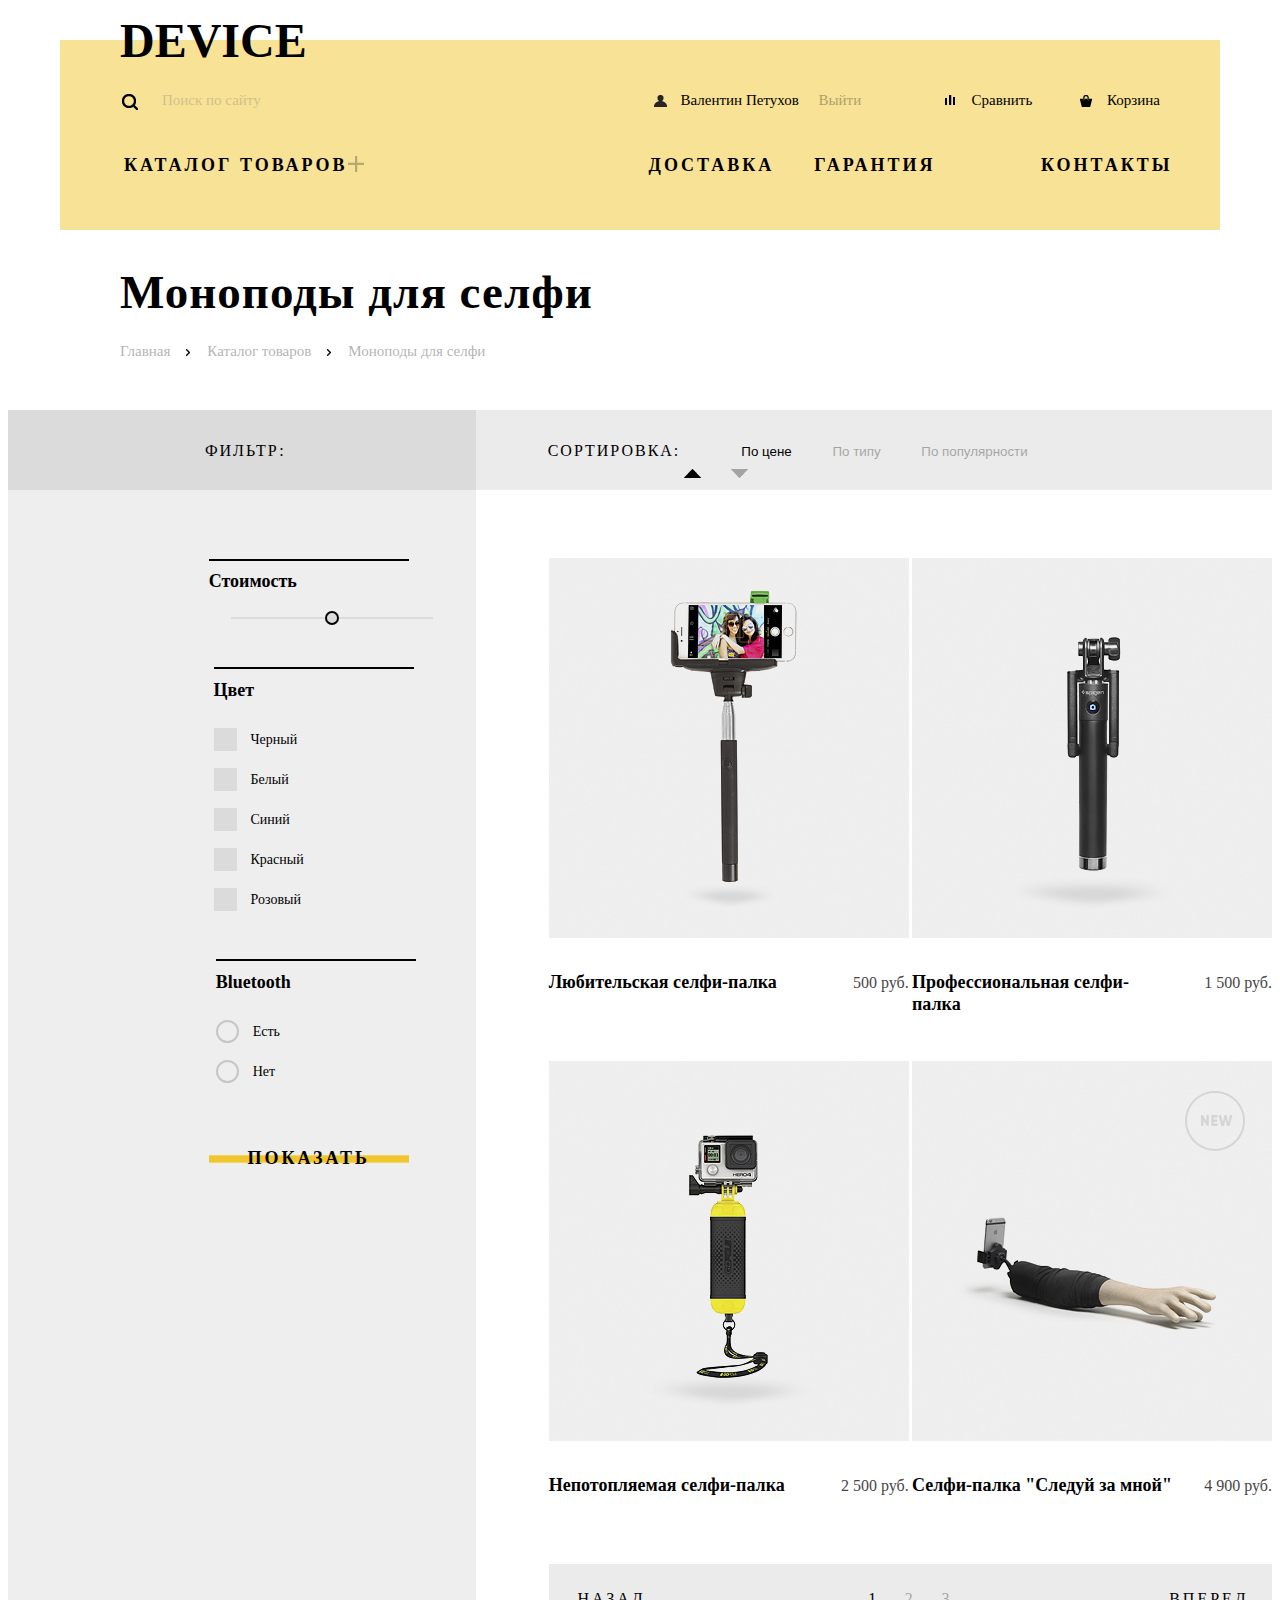
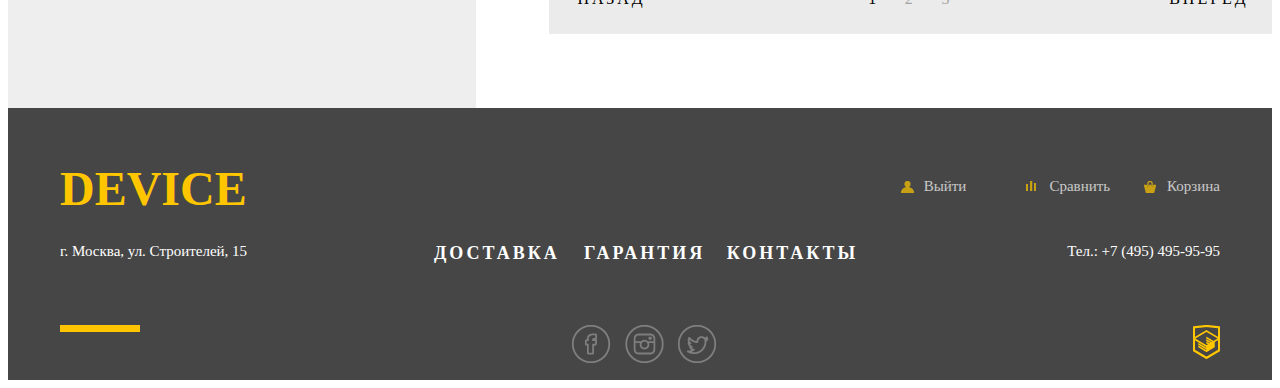
==== commit c53c2ad9: "Небольшие изменения" ====
--- a/catalog.html
+++ b/catalog.html
@@ -8,13 +8,12 @@
     <body>
         <header class="main_header catalog">
             <div class="header_container">
-                <div class="logo">Device
+                <div class="logo"><a href="index.html">Device</a>
                 </div>
                 <div class="user_block">
                     <div class="search">
                         <input class="search_row" type="text" placeholder="Поиск по сайту">
                         <span class="find">Найти</span>
-                        <span class="underline"></span> 
                     </div>
                     <ul>
                         <li><a href="#">Валентин Петухов</a>
@@ -28,7 +27,22 @@
                     </ul>
                 </div>
                 <nav class="main_navigation">
-                    <button class="btn">Каталог товаров</button>   
+                    <button class="btn"><span>Каталог товаров</span>
+                        <div class="hidden_menu">
+                            <div class="row first">
+                                <a href="#">Виртуальная реальность</a>
+                                <a href="#">Фитнес-браслеты</a>
+                                <a href="#">Квадрокоптеры</a>
+                            </div>
+                            <div class="row second">
+                                <a href="#">Моноподы для селфи</a>
+                                <a href="#">Умные часы</a>
+                            </div>
+                            <div class="row">
+                                <a href="#">Экшн-камеры</a>
+                            </div>     
+                        </div>
+                    </button>   
                     <ul>
                         <li><a href="delivery.html">Доставка</a>
                         </li>
@@ -108,12 +122,12 @@
                     <div class="bluetooth">
                         <span>Bluetooth</span>
                         <label class="check_bluetooth">
-                            <input type="radio">
+                            <input type="radio" name="blu">
                             <span class="indicator"></span>
                             <span>Есть</span>
                         </label>
                         <label class="check_bluetooth">
-                            <input type="radio">
+                            <input type="radio" name="blu">
                             <span class="indicator"></span>
                             <span>Нет</span>
                         </label>
@@ -214,7 +228,7 @@
                         <a href="instagram.com"><img src="img/insta.png" alt="Instagram"></a>
                         <a href="twitter.com"><img src="img/twitter.png" alt="Twitter"></a>
                     </div>
-                    <img src="img/htmlacademy.png" height="34px" alt="htmlacademy.ru">
+                    <a href="https://htmlacademy.ru/intensive/htmlcss"><img src="img/htmlacademy.png" height="34px" alt="htmlacademy.ru"></a>
                 </div>   
             </div>
         </footer>
--- a/css/style.css
+++ b/css/style.css
@@ -53,6 +53,7 @@
     margin-left: 60px;
     margin-top: -10px;
     font-family: 'Gilroy ExtraBold';
+    width: 180px;
 }
 
 
@@ -84,7 +85,7 @@
 }
 
 input.search_row {
-    background-color: inherit;
+    background: transparent;
     border-style: none;
     margin-left: 40px;
     font-family: 'Open Sans';
@@ -99,15 +100,12 @@
 
 input.search_row:focus {
     opacity: 1;
-}
-
-.underline {
-    display: none;
-    position: absolute;
-    top: 32px;
-    width: 357px;
-    height: 2px;
-    background-color: #000000;
+    outline: none;
+}
+
+input.search_row:focus + .find,
+input.search_row:focus + .find::before{
+    display: block;
 }
 
 .find {
@@ -122,6 +120,17 @@
     text-align: center;
 }
 
+.find::before {
+    content: "";
+    position: absolute;
+    display: none;
+    bottom: -2px;
+    left: -357px;
+    width: 357px;
+    height: 2px;
+    background-color: #000000;
+}
+
 .find:hover {
     background-color: #000000;
     color: #ffffff;
@@ -189,25 +198,23 @@
 
 .user_block li:hover,
 .main_navigation a:hover,
-.main_navigation .btn:hover,
+.main_navigation .btn:hover span,
 .logo:hover,
 .contacts li:hover,
 .down > img:hover, 
 .hidden_menu a:hover,
-.main_navigation a:hover,
-.main_navigation .btn:hover{
+.main_navigation a:hover {
     opacity: 0.6;
 }
+
 
 .user_block li:active,
 .main_navigation a:active,
-.main_navigation .btn:active,
+.main_navigation .btn:active span,
 .logo:active,
 .contacts li:active,
 .down > img:active, 
-.hidden_menu a:active,
-.main_navigation a:active,
-.main_navigation .btn:active{
+.hidden_menu a:active {
     opacity: 0.3;
 }
 
@@ -249,8 +256,7 @@
 .main_navigation .btn {
     position: relative;
     border: none;
-    -ms-background-color: inherit;
-    background-color: inherit;    
+    background: transparent;    
 }
 
 .main_navigation .btn::after {
@@ -264,16 +270,38 @@
     opacity: 0.3;
 }
 
+.main_navigation .btn:hover::after {
+    opacity: 0.2;
+}
+
+.main_navigation .btn:active::after {
+    opacity: 0.1;
+}
+
+.main_navigation .btn:hover .hidden_menu {
+    display: block;
+}
+
+.main_navigation .btn:focus,
+.services button:focus,
+input[type="range"]:focus,
+.filtres .btn,
+.item button,
+.pages button {
+    outline: none;
+}
 
 .hidden_menu {
     display: none;
     height: 144px;
-    width: 1040px;
-    position: absolute;
-    top: 197px;
-    z-index: 2;
+    width: 1100px;
+    position: absolute;
+    top: 51px;
+    left: -58px;
+    z-index: 5;
     background-color: #f7e296;
-    margin-left: 60px;
+    padding-top: 7px;
+    padding-left: 60px;
 }
 
 .row {
@@ -290,6 +318,14 @@
     width: 330px;
 }
 
+.hidden_menu a {
+    font-family: 'Open Sans Light';
+    font-size: 15px;
+    font-weight: lighter;
+    text-transform: capitalize;
+    letter-spacing: 0;
+    color: #000;
+}
 
 
 
@@ -441,7 +477,25 @@
     justify-content: space-between;
     flex-direction: row;
     width: 72px;
-    list-style-type: circle;
+    list-style-type: none;
+}
+
+.slides li {
+    width: 5px;
+    height: 5px;
+    border-radius: 50%;
+    background-color: #fff;
+    border: 3px solid #000;
+    opacity: 0.3;
+}
+
+.slides li:hover {
+    opacity: 0.4;
+}
+
+.slides li:active,
+.slides li.active {
+    opacity: 1;
 }
 
 .features {
@@ -553,9 +607,9 @@
     width: 160px;
     height: 8px;
     background-color: #f0c52e;
+    border: none;
     border-top: 1px solid #f4d361;
     border-bottom: 1px solid #f4d361;
-    border-right: none;
 }
 
 
@@ -631,8 +685,7 @@
 }
 
 .partners img {
-     -ms-filter: grayscale(100%);
-    filter: grayscale(100%);   
+  filter: grayscale(100%);
 }
 
 .partners img:hover {
@@ -647,7 +700,7 @@
     display: flex;
     flex-basis: 100%;
     justify-content: space-between;
-    min-height: 560px;
+    min-height: 582px;
 }
 
 .above {
@@ -669,7 +722,7 @@
 
 .about_us ul {
     margin-top: 50px;
-    list-style-type: circle;
+    list-style-type: none;
 }
 
 .about_us li {
@@ -678,8 +731,21 @@
     font-weight: bold;
     color: #000000;
     line-height: 40px;
-}
-
+    position: relative;
+}
+
+.about_us li::before {
+    position: absolute;
+    content: "";
+    top: 15px;
+    left: -35px;;
+    width: 5px;
+    height: 5px;
+    border-radius: 50%;
+    background-color: #fff;
+    border: 3px solid #000;
+    opacity: 0.3;
+}
 
 .company .btn {
     position: relative;
@@ -706,6 +772,22 @@
     letter-spacing: 3px;
 }
 
+.company .btn:hover {
+    height: 40px;
+    margin-top: 36px;
+}
+
+.company .btn:hover a {
+    top: 11px;
+}
+
+.company .btn:active a {
+    opacity: 0.3;
+}
+
+.company_contacts .btn:active .modal_content {
+    display: block;
+}
 
 .company_contacts {
     display: flex;
@@ -724,7 +806,7 @@
 .main_footer {
     display: flex;
     width: 100%; 
-    margin-top: 95px;
+    margin-top: 83px;
     background-color: #464646;
     padding-top: 52px;
 }
@@ -854,6 +936,7 @@
 /*WRITE US*/
 
 .modal_content {
+    display: none;
     position: fixed;
     top: 200px;
     left: 50%;
@@ -868,7 +951,8 @@
 }
 
 
-.modal_content .close {
+.modal_content .close,
+.map_hidden .close {
     position: absolute;
     right: 23px;
     top: 24px;
@@ -880,7 +964,9 @@
 }
 
 .modal_content .close::before,
-.modal_content .close::after {
+.modal_content .close::after,
+.map_hidden .close::before,
+.map_hidden .close::after {
     content: "";
     width: 31px;
     height: 2px;
@@ -889,20 +975,25 @@
     left: 12px;
 }
 
-.modal_content .close::before {
+.modal_content .close::before,
+.map_hidden .close::before {
     transform: rotate(45deg);
 }
 
-.modal_content .close::after {
+.modal_content .close::after,
+.map_hidden .close::after {
     transform: rotate(-45deg);
 }
 
-.modal_content .close:hover {
+.modal_content .close:hover,
+.map_hidden .close:hover {
     background-color: #f0c52e;
 }
 
 .modal_content .close:active::before, 
-.modal_content .close:active::after { 
+.modal_content .close:active::after,
+.map_hidden .close:active::before,
+.map_hidden .close:active::after { 
     opacity: 0.3;
 }
 
@@ -967,9 +1058,21 @@
     font-weight: bold;
     font-family: 'Gilroy ExtraBold'; 
     letter-spacing: 3px;
-
-}
-
+}
+
+/*MODAL MAP*/
+
+.map_hidden {
+    display: none;
+    position: fixed;
+    top: 200px;
+    left: 50%;
+    margin-left: -480px;
+    z-index: 10;
+    width: 960px;
+    height: 560px;
+    box-shadow: 5px 20px 80px -40px #000000;
+}
 
 
 
@@ -1205,7 +1308,81 @@
 }
 
 input[type="range"] {
-    width: 155px;
+    width: 100%;
+    -webkit-appearance: none;
+    cursor: pointer;
+    background-color: transparent;
+}
+
+input[type="range"]::-webkit-slider-thumb {
+    -webkit-appearance: none;
+    width: 14px;
+    height: 14px;
+    background-color: inherit;
+    border: 2px solid #000;
+    border-radius: 50%;
+    margin-top: -6px;
+}
+
+input[type="range"]:active::-webkit-slider-thumb {
+    background-color: #7eae29;
+    border: 2px solid #fff;
+    box-shadow: 0 5px 7px -4px #000;
+}
+
+input[type="range"]::-webkit-slider-runnable-track {
+    background-color: #dbdbdb;
+    height: 2px;
+    width: 250px;
+}
+
+input[type=range]::-moz-range-thumb {
+    width: 14px;
+    height: 14px;
+    color: transparent;
+    border: 2px solid #000;
+    border-radius: 50%;
+}
+
+input[type=range]::-moz-range-track {
+    background-color: #dbdbdb;
+    height: 2px;
+    width: 250px;
+}
+
+
+/*IE*/
+input[type="range"]::-ms-track {
+    width: 200px;
+    height: 2px;
+    cursor: pointer;
+    border-color: transparent;
+    color: transparent;
+    background: transparent;
+    padding: 10px;
+}
+input[type="range"]::-ms-thumb {
+    width: 14px;
+    height: 14px;
+    background-color: #eeeeee;
+    border: 2px solid #000;
+    border-radius: 50%;
+    padding: 0;
+}
+input[type="range"]:focus::-ms-thumb {
+    background: transparent;
+}
+input[type="range"]:active::-ms-thumb {
+    background-color: #7eae29;
+    border: 2px solid #fff;
+    box-shadow: 0 5px 7px -4px #000;
+}
+input[type=range]::-ms-fill-lower {
+    background: #91c92f;
+}
+
+input[type=range]::-ms-fill-upper {
+    background: #dbdbdb;
 }
 
 .filtres .color,
@@ -1419,7 +1596,7 @@
     width: 155px;
     height: 15px;
     border: none;
-    background: inherit;
+    background: transparent;
     font-family: 'Open Sans Light';
     font-size: 13px;
     font-weight: lighter;
@@ -1541,9 +1718,6 @@
     opacity: 1;
 }
 
-
-
-
 .main_footer.catalog {
     margin-top: 0;
 }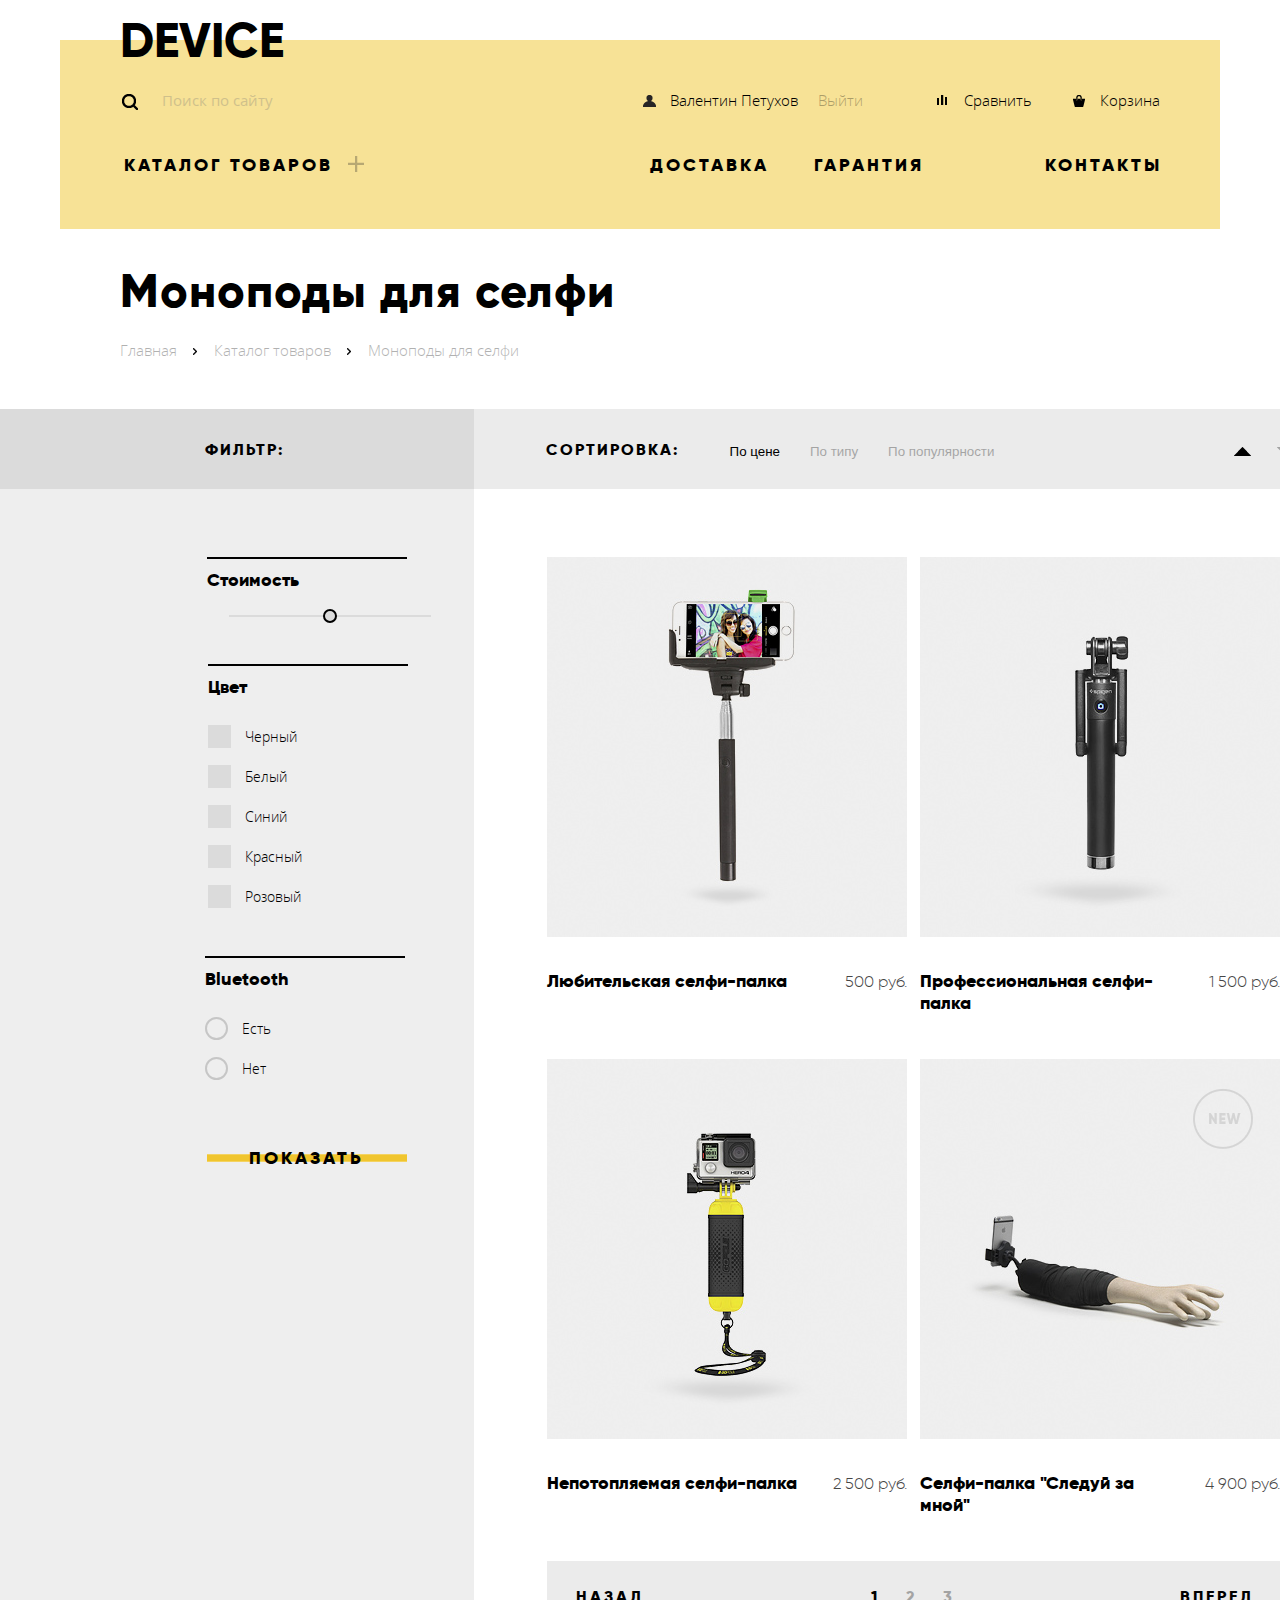
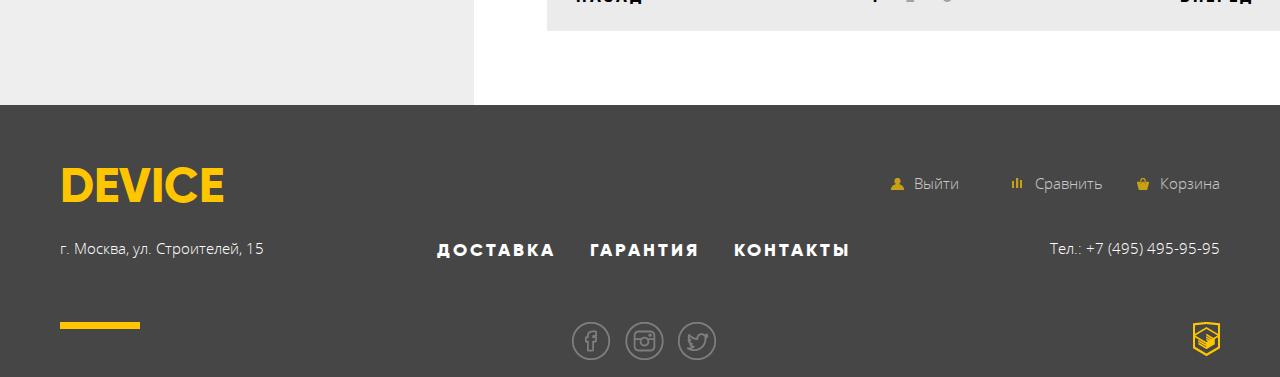
==== commit 509f356e: "Небольшие исправления" ====
--- a/catalog.html
+++ b/catalog.html
@@ -16,7 +16,7 @@
                         <span class="find">Найти</span>
                     </div>
                     <ul>
-                        <li><a href="#">Валентин Петухов</a>
+                        <li><a href="https://up.htmlacademy.ru/htmlcss/17/user/408543">Валентин Петухов</a>
                         </li>
                         <li><a href="#">Выйти</a>  
                         </li>
@@ -27,22 +27,21 @@
                     </ul>
                 </div>
                 <nav class="main_navigation">
-                    <button class="btn"><span>Каталог товаров</span>
-                        <div class="hidden_menu">
-                            <div class="row first">
-                                <a href="#">Виртуальная реальность</a>
-                                <a href="#">Фитнес-браслеты</a>
-                                <a href="#">Квадрокоптеры</a>
-                            </div>
-                            <div class="row second">
-                                <a href="#">Моноподы для селфи</a>
-                                <a href="#">Умные часы</a>
-                            </div>
-                            <div class="row">
-                                <a href="#">Экшн-камеры</a>
-                            </div>     
-                        </div>
-                    </button>   
+                    <button class="btn"><span>Каталог товаров</span></button>
+                    <div class="hidden_menu">
+                        <div class="row first">
+                            <a href="#">Виртуальная реальность</a>
+                            <a href="#">Фитнес-браслеты</a>
+                            <a href="#">Квадрокоптеры</a>
+                        </div>
+                        <div class="row second">
+                            <a href="#">Моноподы для селфи</a>
+                            <a href="#">Умные часы</a>
+                        </div>
+                        <div class="row">
+                            <a href="#">Экшн-камеры</a>
+                        </div>     
+                    </div>
                     <ul>
                         <li><a href="delivery.html">Доставка</a>
                         </li>
@@ -138,16 +137,20 @@
             <div class="index_right">
                 <div class="title">
                     <span>Сортировка:</span>
-                    <button class="btn active">По цене</button>
-                    <button class="btn">По типу</button>
-                    <button class="btn">По популярности</button>
-                    <button class="btn active"></button>
-                    <button class="btn"></button>
+                    <div class="sort">
+                        <button class="btn active">По цене</button>
+                        <button class="btn">По типу</button>
+                        <button class="btn">По популярности</button>
+                    </div>
+                    <div class="arrow">
+                        <button class="btn up active"></button>
+                        <button class="btn under"></button>
+                    </div>
                 </div>
                 <main class="products">
                     <article class="item">
                         <div class="photo">
-                            <img src="img/item-1.jpg">
+                            <img src="img/item-1.jpg" alt="Любительская селфи-палка">
                             <button class="btn"><span>В корзину</span></button>
                             <button class="compare">Добавить к сравнению</button>
                             <div class="new"></div>
@@ -156,7 +159,7 @@
                     </article>
                     <article class="item">
                         <div class="photo">
-                            <img src="img/item-2.jpg">
+                            <img src="img/item-2.jpg" alt="Профессиональная селфи-палка">
                             <button class="btn"><span>В корзину</span></button>
                             <button class="compare">Добавить к сравнению</button>
                             <div class="new"></div>
@@ -165,7 +168,7 @@
                     </article>
                     <article class="item">
                         <div class="photo">
-                            <img src="img/item-3.jpg">
+                            <img src="img/item-3.jpg" alt="Непотопляемая селфи-палка">
                             <button class="btn"><span>В корзину</span></button>
                             <button class="compare">Добавить к сравнению</button>
                             <div class="new"></div>
@@ -174,7 +177,7 @@
                     </article>
                     <article class="item">
                         <div class="photo">
-                            <img src="img/item-4.jpg">
+                            <img src="img/item-4.jpg" alt="Селфи-палка &quot;Следуй за мной&quot;">
                             <button class="btn"><span>В корзину</span></button>
                             <button class="compare">Добавить к сравнению</button>
                             <div class="new active"></div>
@@ -228,7 +231,7 @@
                         <a href="instagram.com"><img src="img/insta.png" alt="Instagram"></a>
                         <a href="twitter.com"><img src="img/twitter.png" alt="Twitter"></a>
                     </div>
-                    <a href="https://htmlacademy.ru/intensive/htmlcss"><img src="img/htmlacademy.png" height="34px" alt="htmlacademy.ru"></a>
+                    <a href="https://htmlacademy.ru/intensive/htmlcss"><img src="img/htmlacademy.png" height="34" alt="htmlacademy.ru"></a>
                 </div>   
             </div>
         </footer>
--- a/css/style.css
+++ b/css/style.css
@@ -1,16 +1,48 @@
+@font-face {
+     font-weight: 300;
+     font-family: 'Open Sans Light';
+     src:
+         url("../fonts/opensanslight.woff") format("woff"),
+         url("../fonts/opensanslight.woff2") format("woff2");
+ }
+ 
+ @font-face {
+     font-weight: normal;
+     font-family: 'Open Sans';
+     src:
+         url("../fonts/opensans.woff") format("woff"),
+         url("../fonts/opensans.woff2") format("woff2");
+ }
+ 
+ @font-face {
+     font-weight: 800;
+     font-family: 'Gilroy ExtraBold';
+     src:
+         url("../fonts/gilroyextrabold.woff") format("woff"),
+         url("../fonts/gilroyextrabold.woff2") format("woff2");
+ }
+ 
+ @font-face {
+     font-weight: 300;
+     font-family: 'Gilroy Light';
+     src:
+         url("../fonts/gilroylight.woff") format("woff"),
+         url("../fonts/gilroylight.woff2") format("woff2");
+ }
+
 
 
 body {
-    font-family: 'Open Sans Light';
+    font-family: 'Open Sans Light', 'Arial', sans-serif;
     font-weight: normal;
     font-size: 15px;
     color: #464646;
     line-height: 22px;
-   
+   margin: 0;
 }
 
 h1.title {
-    font-family: 'Gilroy ExtraBold';
+    font-family: 'Gilroy ExtraBold', 'Arial', sans-serif;
     color: #000000;
     font-size: 47px;
     font-weight: Bold;
@@ -18,7 +50,7 @@
 }
 
 h2.title {
-    font-family: 'Gilroy ExtraBold';
+    font-family: 'Gilroy ExtraBold', 'Arial', sans-serif;
     color: #000000;
     font-size: 47px;
     font-weight: Bold;
@@ -52,7 +84,7 @@
     text-transform: uppercase;
     margin-left: 60px;
     margin-top: -10px;
-    font-family: 'Gilroy ExtraBold';
+    font-family: 'Gilroy ExtraBold', 'Arial', sans-serif;
     width: 180px;
 }
 
@@ -88,7 +120,7 @@
     background: transparent;
     border-style: none;
     margin-left: 40px;
-    font-family: 'Open Sans';
+    font-family: 'Open Sans', 'Arial', sans-serif;
     font-size: 15px;
     font-weight: lighter;
     opacity: 0.3;
@@ -104,7 +136,9 @@
 }
 
 input.search_row:focus + .find,
-input.search_row:focus + .find::before{
+input.search_row:focus + .find::before,
+.find:active, 
+.find:active::before {
     display: block;
 }
 
@@ -118,6 +152,7 @@
     padding-bottom: 10px;
     padding-top: 10px;
     text-align: center;
+    background: transparent;
 }
 
 .find::before {
@@ -229,6 +264,7 @@
     margin-left: 58px;
     margin-right: 58px;
     margin-top: 13px;
+    position: relative;
 }
 
 
@@ -250,7 +286,7 @@
     text-transform: uppercase;
     letter-spacing: 3px;
     font-weight: bold;
-    font-family: 'Gilroy ExtraBold';    
+    font-family: 'Gilroy ExtraBold', 'Arial', sans-serif;    
 }
 
 .main_navigation .btn {
@@ -278,7 +314,8 @@
     opacity: 0.1;
 }
 
-.main_navigation .btn:hover .hidden_menu {
+.main_navigation .btn:hover +.hidden_menu,
+.hidden_menu:hover {
     display: block;
 }
 
@@ -287,20 +324,22 @@
 input[type="range"]:focus,
 .filtres .btn,
 .item button,
-.pages button {
+.pages button, 
+.find:active,
+.title .btn {
     outline: none;
 }
 
 .hidden_menu {
     display: none;
-    height: 144px;
+    height: 160px;
     width: 1100px;
     position: absolute;
-    top: 51px;
+    top: 35px;
     left: -58px;
     z-index: 5;
     background-color: #f7e296;
-    padding-top: 7px;
+    padding-top: 26px;
     padding-left: 60px;
 }
 
@@ -319,7 +358,7 @@
 }
 
 .hidden_menu a {
-    font-family: 'Open Sans Light';
+    font-family: 'Open Sans Light', 'Arial', sans-serif;
     font-size: 15px;
     font-weight: lighter;
     text-transform: capitalize;
@@ -399,7 +438,7 @@
 .slogan {
     font-size: 47px;
     font-weight: bold;
-    font-family: 'Gilroy ExtraBold';
+    font-family: 'Gilroy ExtraBold', 'Arial', sans-serif;
     line-height: 55px;
     color: #000000;
     margin-top: 80px;
@@ -414,7 +453,7 @@
     color: #ffffff;
     font-size: 179px;
     font-weight: bold;
-    font-family: 'Gilroy ExtraBold';
+    font-family: 'Gilroy ExtraBold', 'Arial', sans-serif;
 }
 
 .slider .above {
@@ -452,7 +491,7 @@
     font-size: 18px;
     text-transform: uppercase;
     font-weight: bold;
-    font-family: 'Gilroy ExtraBold'; 
+    font-family: 'Gilroy ExtraBold', 'Arial', sans-serif; 
     letter-spacing: 3px;
 }
 
@@ -513,7 +552,7 @@
 
 .item span {
     font-size: 36px;
-    font-family: 'Gilroy Light';  
+    font-family: 'Gilroy Light', 'Arial', sans-serif;  
 }
 
 
@@ -551,7 +590,7 @@
 }
 
 .navigation_catalog span {
-    font-family: 'Gilroy ExtraBold';
+    font-family: 'Gilroy ExtraBold', 'Arial', sans-serif;
     font-size: 18px;
     font-weight: bold;
     
@@ -622,7 +661,7 @@
     font-size: 18px;
     text-transform: uppercase;
     font-weight: bold;
-    font-family: 'Gilroy ExtraBold';
+    font-family: 'Gilroy ExtraBold', 'Arial', sans-serif;
     letter-spacing: 3px;
     border: none;
 }
@@ -679,19 +718,22 @@
 .partners {
     display: flex;
     justify-content: space-around;
-    margin-top: 95px;
+    margin-top: 20px;
     margin-bottom: 94px;
     height: 100px;
 }
 
 .partners img {
-  filter: grayscale(100%);
+    filter: grayscale(100%);
+    opacity: 0.2;
 }
 
 .partners img:hover {
      -ms-filter: grayscale(100%);
-    filter: grayscale(0%);   
-}
+    filter: grayscale(0%); 
+    opacity: 1;
+}
+
 
 
 /*ABOUT US/CONTACTS*/
@@ -727,7 +769,7 @@
 
 .about_us li {
     font-size: 16px;
-    font-family: 'Gilroy ExtraBold';
+    font-family: 'Gilroy ExtraBold', 'Arial', sans-serif;
     font-weight: bold;
     color: #000000;
     line-height: 40px;
@@ -768,7 +810,7 @@
     font-size: 18px;
     text-transform: uppercase;
     font-weight: bold;
-    font-family: 'Gilroy ExtraBold'; 
+    font-family: 'Gilroy ExtraBold', 'Arial', sans-serif; 
     letter-spacing: 3px;
 }
 
@@ -797,7 +839,11 @@
 
 .map {
     margin-top: 25px;
-    margin-bottom: 24px;
+    margin-bottom: 22px;
+}
+
+.map_border {
+    border: 0;
 }
 
 
@@ -1011,7 +1057,7 @@
 }
 
 form span {
-    font-family: 'Gilroy ExtraBold';
+    font-family: 'Gilroy ExtraBold', 'Arial', sans-serif;
     font-size: 18px;
     font-weight: bold;
     color: #000000;
@@ -1026,7 +1072,7 @@
     background-color: #f2f2f2;
     font-size: 14px;
     color: #464646;
-    font-family: 'Open Sans Regular';
+    font-family: 'Open Sans', 'Arial', sans-serif;
 }
 
 .mail {
@@ -1056,7 +1102,7 @@
     font-size: 18px;
     text-transform: uppercase;
     font-weight: bold;
-    font-family: 'Gilroy ExtraBold'; 
+    font-family: 'Gilroy ExtraBold', 'Arial', sans-serif; 
     letter-spacing: 3px;
 }
 
@@ -1211,7 +1257,7 @@
 .index_left .title span {
     position: absolute;
     right: 190px;
-    font-family: 'Gilroy ExtraBold';
+    font-family: 'Gilroy ExtraBold', 'Arial', sans-serif;
     font-size: 16px;
     color: #000000;
     text-transform: uppercase;
@@ -1221,29 +1267,34 @@
 .index_right .title span {
     float: left;
     margin-left: 72px;
-    margin-right: 55px;
-    font-family: 'Gilroy ExtraBold';
+    margin-right: 45px;
+    font-family: 'Gilroy ExtraBold', 'Arial', sans-serif;
     font-size: 16px;
     color: #000000;
     text-transform: uppercase;
     letter-spacing: 2px;
 }
 
-.title .btn:nth-of-type(1),
-.title .btn:nth-of-type(2) {
-    margin-right: 25px;
-}
-
-
-.title .btn:nth-of-type(4) {
-    margin-right: 25px;
-    margin-left: 208px;
+.title .sort .btn {
+    margin-right: 14px;
+}
+
+.title .arrow {
+    position: absolute;
+    left: 760px;
+    bottom: 40px;
+    width: 65px;
+    height: 10px;
+}
+
+.title .arrow .up {
     width: 19px;
     height: 10px;
+    margin-right: 20px;
     background: transparent url("../img/sort-up.png") no-repeat;
 }
 
-.title .btn:nth-of-type(5) {
+.title .arrow .under {
     width: 19px;
     height: 10px;
     background: transparent url("../img/sort-down.png") no-repeat;
@@ -1251,7 +1302,7 @@
 
 .title .btn {
     border: none;
-    background-color: inherit;
+    background-color: transparent;
     opacity: 0.3;
 }
 
@@ -1288,7 +1339,7 @@
 .price span,
 .color > span,
 .bluetooth > span {
-    font-family: 'Gilroy ExtraBold';
+    font-family: 'Gilroy ExtraBold', 'Arial', sans-serif;
     font-size: 18px;
     font-weight: bold;
     color: #000000;
@@ -1405,7 +1456,7 @@
 
 .check_color .indicator + span,
 .check_bluetooth .indicator + span {
-    font-family: 'Open Sans Light';
+    font-family: 'Open Sans Light', 'Arial', sans-serif;
     font-size: 14px;
     font-weight: lighter;
     padding-left: 37px;
@@ -1494,7 +1545,7 @@
     font-size: 18px;
     text-transform: uppercase;
     font-weight: bold;
-    font-family: 'Gilroy ExtraBold';
+    font-family: 'Gilroy ExtraBold', 'Arial', sans-serif;
     letter-spacing: 3px;
     border: none;
 }
@@ -1583,7 +1634,7 @@
     font-size: 18px;
     text-transform: uppercase;
     font-weight: bold;
-    font-family: 'Gilroy ExtraBold';
+    font-family: 'Gilroy ExtraBold', 'Arial', sans-serif;
     letter-spacing: 3px;
     border: none;
 }
@@ -1597,7 +1648,7 @@
     height: 15px;
     border: none;
     background: transparent;
-    font-family: 'Open Sans Light';
+    font-family: 'Open Sans Light', 'Arial', sans-serif;
     font-size: 13px;
     font-weight: lighter;
     opacity: 0.5;
@@ -1636,7 +1687,7 @@
 }
 
 .products .price {
-    font-family: 'Gilroy Light';
+    font-family: 'Gilroy Light', 'Arial', sans-serif;
     font-size: 16px;
     font-weight: lighter;
     color: #464646;
@@ -1646,7 +1697,7 @@
 }
 
 .products p {
-    font-family: 'Gilroy ExtraBold';
+    font-family: 'Gilroy ExtraBold', 'Arial', sans-serif;
     font-size: 18px;
     font-weight: bold;
     color: #000000;
@@ -1665,9 +1716,9 @@
 }
 
 .pages button {
-    background-color: inherit;
+    background-color: transparent;
     border: none;
-    font-family: 'Gilroy ExtraBold';
+    font-family: 'Gilroy ExtraBold', 'Arial', sans-serif;
     font-size: 16px;
     text-transform: uppercase;
     letter-spacing: 3px;
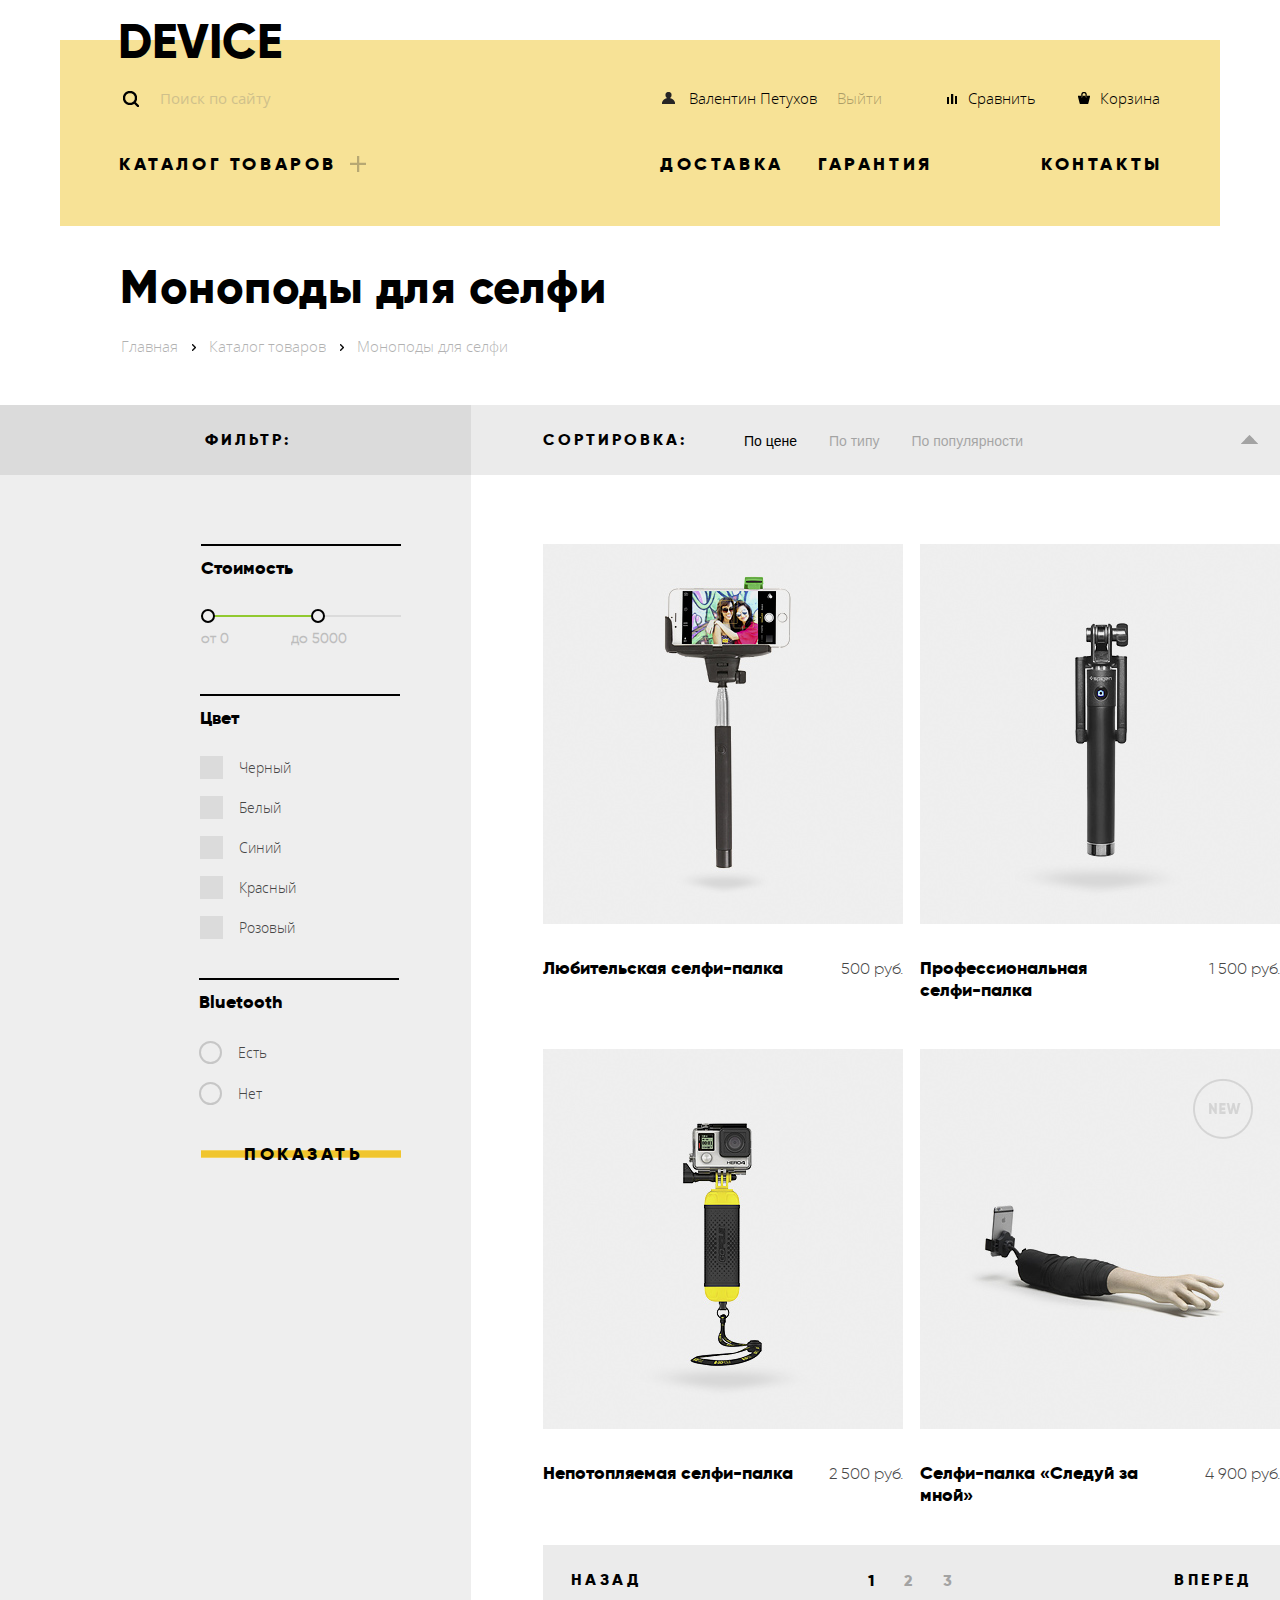
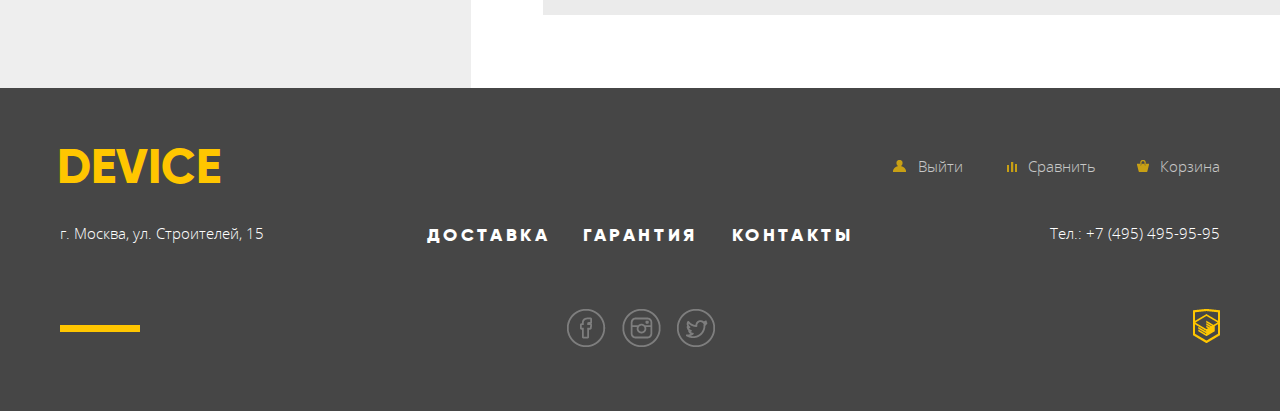
==== commit a819194b: "Минимизированный код" ====
--- a/catalog.html
+++ b/catalog.html
@@ -3,7 +3,8 @@
     <head>
         <meta charset="utf-8">
         <title>HTML Academy: Девайс</title>
-        <link href="css/style.css" rel="stylesheet">
+        <link href="css/normalize.min.css" rel="stylesheet">
+        <link href="css/style.min.css" rel="stylesheet">
     </head>
     <body>
         <header class="main_header catalog">
@@ -89,6 +90,14 @@
                     <label class="price">
                         <span>Стоимость</span>
                         <input type="range">
+                        <span class="indicator">
+                            <span class="track"></span>
+                            <span class="track selected"></span>
+                            <span class="thumb min"></span>
+                            <span class="thumb max"></span>
+                            <span class="range min">от 0</span>
+                            <span class="range max">до 5000</span>
+                        </span>
                     </label>
                     <div class="color">
                         <span>Цвет</span>
@@ -131,7 +140,7 @@
                             <span>Нет</span>
                         </label>
                     </div>
-                    <button class="btn" type="submit"><span>Показать</span></button>
+                    <span class="btn" ><button type="submit">Показать</button></span>
                 </form>
             </div>
             <div class="index_right">
@@ -143,15 +152,15 @@
                         <button class="btn">По популярности</button>
                     </div>
                     <div class="arrow">
-                        <button class="btn up active"></button>
-                        <button class="btn under"></button>
+                        <button class="btn up"></button>
+                        <button class="btn under active"></button>
                     </div>
                 </div>
                 <main class="products">
                     <article class="item">
                         <div class="photo">
-                            <img src="img/item-1.jpg" alt="Любительская селфи-палка">
-                            <button class="btn"><span>В корзину</span></button>
+                            <img src="img/item-1.jpg" width="360" height="380" alt="Любительская селфи-палка">
+                            <span class="btn"><button>В корзину</button></span>
                             <button class="compare">Добавить к сравнению</button>
                             <div class="new"></div>
                         </div>
@@ -159,17 +168,17 @@
                     </article>
                     <article class="item">
                         <div class="photo">
-                            <img src="img/item-2.jpg" alt="Профессиональная селфи-палка">
-                            <button class="btn"><span>В корзину</span></button>
+                            <img src="img/item-2.jpg" width="360" height="380" alt="Профессиональная селфи-палка">
+                            <span class="btn"><button>В корзину</button></span>
                             <button class="compare">Добавить к сравнению</button>
                             <div class="new"></div>
                         </div>
-                        <p class="name">Профессиональная селфи-палка</p><span class="price">1 500 руб.</span>
-                    </article>
-                    <article class="item">
-                        <div class="photo">
-                            <img src="img/item-3.jpg" alt="Непотопляемая селфи-палка">
-                            <button class="btn"><span>В корзину</span></button>
+                        <p class="name">Профессиональная <br> селфи-палка</p><span class="price">1 500 руб.</span>
+                    </article>
+                    <article class="item">
+                        <div class="photo">
+                            <img src="img/item-3.jpg" width="360" height="380" alt="Непотопляемая селфи-палка">
+                            <span class="btn"><button>В корзину</button></span>
                             <button class="compare">Добавить к сравнению</button>
                             <div class="new"></div>
                         </div>
@@ -177,12 +186,12 @@
                     </article>
                     <article class="item">
                         <div class="photo">
-                            <img src="img/item-4.jpg" alt="Селфи-палка &quot;Следуй за мной&quot;">
-                            <button class="btn"><span>В корзину</span></button>
+                            <img src="img/item-4.jpg" width="360" height="380" alt="Селфи-палка &laquo;Следуй за мной&raquo;">
+                            <span class="btn"><button>В корзину</button></span>
                             <button class="compare">Добавить к сравнению</button>
                             <div class="new active"></div>
                         </div>
-                        <p class="name">Селфи-палка "Следуй за мной"</p><span class="price">4 900 руб.</span>
+                        <p class="name">Селфи-палка «Следуй за мной»</p><span class="price">4 900 руб.</span>
                     </article>
                     <div class="pages">
                         <button>Назад</button>
@@ -227,11 +236,11 @@
                 <div class="down">
                     <div class="above"></div>
                     <div class="social">
-                        <a href="facebook.com"><img src="img/facebook.png" alt="Facebook"></a>
-                        <a href="instagram.com"><img src="img/insta.png" alt="Instagram"></a>
-                        <a href="twitter.com"><img src="img/twitter.png" alt="Twitter"></a>
-                    </div>
-                    <a href="https://htmlacademy.ru/intensive/htmlcss"><img src="img/htmlacademy.png" height="34" alt="htmlacademy.ru"></a>
+                        <a href="facebook.com"><img src="img/facebook.png" width="39" height="38" alt="Facebook"></a>
+                        <a href="instagram.com"><img src="img/insta.png" width="39" height="38" alt="Instagram"></a>
+                        <a href="twitter.com"><img src="img/twitter.png" width="38" height="38" alt="Twitter"></a>
+                    </div>
+                    <a href="https://htmlacademy.ru/intensive/htmlcss"><img src="img/htmlacademy.png" width="27" height="34" alt="htmlacademy.ru" class="academy"></a>
                 </div>   
             </div>
         </footer>
--- a/css/style.min.css
+++ b/css/style.min.css
@@ -0,0 +1 @@
+@font-face{font-weight:300;font-family:"Open Sans Light";src:url(../fonts/opensanslight.woff) format("woff"),url(../fonts/opensanslight.woff2) format("woff2")}@font-face{font-weight:400;font-family:"Open Sans";src:url(../fonts/opensans.woff) format("woff"),url(../fonts/opensans.woff2) format("woff2")}@font-face{font-weight:800;font-family:"Gilroy ExtraBold";src:url(../fonts/gilroyextrabold.woff) format("woff"),url(../fonts/gilroyextrabold.woff2) format("woff2")}@font-face{font-weight:300;font-family:"Gilroy Light";src:url(../fonts/gilroylight.woff) format("woff"),url(../fonts/gilroylight.woff2) format("woff2")}body{font-family:"Open Sans Light","Arial",sans-serif;font-weight:400;font-size:15px;color:#464646;line-height:22px;margin:0}h1.title,h2.title{font-family:"Gilroy ExtraBold","Arial",sans-serif;color:#000;font-size:47px;font-weight:Bold;line-height:53px}.main_header{display:flex;margin-top:40px}.header_container{display:flex;flex-direction:column;width:1160px;background-color:#f7e296;margin:auto;padding-bottom:149px}.logo{color:#000;font-size:48px;font-weight:700;text-transform:uppercase;margin-left:58px;margin-top:-11px;font-family:"Gilroy ExtraBold","Arial",sans-serif;width:180px}.user_block{display:flex;flex-direction:row;margin-top:21px;margin-left:60px;margin-right:60px;justify-content:space-between}.user_block .search{position:relative;margin-top:15px}.user_block .search::before{position:absolute;left:3px;top:4px;content:"";width:20px;height:20px;background:url(../img/search.png) no-repeat}input.search_row{background:0 0;border-style:none;margin-left:38px;font-family:"Open Sans","Arial",sans-serif;font-size:15px;font-weight:lighter;opacity:.3}input.search_row:hover{opacity:.6}input.search_row:focus{opacity:1;outline:0}.find:active,.find:active::before,input.search_row:focus+.find,input.search_row:focus+.find::before{display:block}.find,.find::before{position:absolute;display:none}.find{top:-12px;border:2px solid #000;padding-bottom:10px;padding-top:10px;text-align:center;background:0 0;width:86px;left:357px}.find::before{content:"";bottom:-2px;left:-357px;width:357px;height:2px;background-color:#000}.find:hover{background-color:#000;color:#fff}.find:active{color:#747474}.user_block li{position:relative}.user_block li::before{position:absolute;top:6px;content:"";width:15px;height:15px}.user_block li:first-child{margin-right:203px;width:70px;text-align:right}.user_block li:first-child::before{background:url(../img/user.png) no-repeat;top:5px}.user_block li:nth-child(2){width:100px;text-align:right;margin-right:30px}.user_block li:nth-child(2)::before{background:url(../img/compare.png) no-repeat;top:7px;left:11px}.user_block li:last-child{width:90px;text-align:right}.user_block li:last-child::before{background:url(../img/cart.png) no-repeat;top:5px;left:8px}.user_block a{margin-left:27px}a{text-decoration:none;color:#000}.main_navigation li,.navigation_contacts li,.user_block li{display:inline-block}.contacts li:hover,.down>img:hover,.hidden_menu a:hover,.logo:hover,.main_navigation .btn:hover span,.main_navigation a:hover,.user_block li:hover{opacity:.6}.contacts li:active,.down>img:active,.hidden_menu a:active,.logo:active,.main_navigation .btn:active span,.main_navigation a:active,.user_block li:active{opacity:.3}.main_navigation{display:flex;justify-content:space-between;margin-left:53px;margin-right:58px;margin-top:14px;position:relative}.main_navigation li{width:121px;text-align:right}.main_navigation li:nth-child(2){margin-left:33px;margin-right:98px;text-align:left}.main_navigation .btn,.main_navigation a,.navigation_contacts a{font-size:18px;text-transform:uppercase;font-weight:700;font-family:"Gilroy ExtraBold","Arial",sans-serif;letter-spacing:3.6px}.main_navigation .btn{position:relative;border:0;background:0 0}.main_navigation .btn::after{position:absolute;content:"";background:url(../img/plus.png) no-repeat;width:18px;height:18px;left:237px;top:18px;opacity:.3}.main_navigation .btn:hover::after{opacity:.2}.main_navigation .btn:active::after{opacity:.1}.company_contacts .btn:active .modal_content,.hidden_menu:hover,.main_navigation .btn:hover+.hidden_menu{display:block}.filtres .btn,.filtres .btn button,.find:active,.item button,.main_navigation .btn:focus,.map_hidden .close,.modal_content .btn,.modal_content .close,.pages button,.price input:focus,.services button:focus,.title .btn{outline:0}.hidden_menu{display:none;height:141px;width:1100px;position:absolute;top:35px;left:-53px;z-index:5;background-color:#f7e296;padding-top:26px;padding-left:60px}.row{line-height:36px;display:flex;justify-content:space-between}.first{width:545px}.second{width:330px}.hidden_menu a{font-family:"Open Sans Light","Arial",sans-serif;font-size:15px;font-weight:lighter;text-transform:capitalize;letter-spacing:0;color:#000}.main_container{display:flex;flex-direction:column;margin:auto;width:1160px;background-color:#fff}.slider{margin:-111px 60px 84px 90px}.first_slide{display:flex;flex-direction:row}.second_slide,.third_slide{display:none;flex-direction:row;margin-left:26px}.third_slide{margin-left:-60px}.third_slide .description{margin-left:32px}.third_slide .number{left:315px}.third_slide img{margin-top:64px}.third_slide .features{width:320px}.third_slide .description .item{margin-right:30px}.description{display:flex;flex-direction:column;margin-left:126px;width:500px;position:relative}.slider .number,.slogan{font-weight:700;font-family:"Gilroy ExtraBold","Arial",sans-serif}.slogan{line-height:56px;margin-top:79px;margin-bottom:5px;z-index:2;letter-spacing:.8px;font-size:47px;color:#000}.slider .number{position:absolute;left:330px;top:65px;color:#fff;font-size:179px}.slider .above{position:absolute;top:37px;background-color:#fff;width:100px;height:7px}.description .main_desc{line-height:30px;margin-top:13px;position:relative;font-weight:500}.description .btn{position:absolute;top:284px;width:220px;height:6px;background-color:#f0c52e;margin-top:45px;text-align:center;border:0;border-top:1px solid #f4d361;border-bottom:1px solid #f4d361}.description a,.navigation_service button{position:absolute;left:50%;font-size:18px;text-transform:uppercase;letter-spacing:3.5px}.description a{font-weight:700;font-family:"Gilroy ExtraBold","Arial",sans-serif;top:-8px;width:133px;margin-left:-66px}.description .btn:hover{top:267px;height:40px}.description .btn:hover a{top:9px}.description .btn:active a,.description a:active{opacity:.3}.slides{position:absolute;top:313px;left:360px;flex-direction:row;width:77px;list-style-type:none}.about_us li::before,.slides li{width:5px;height:5px;border-radius:50%;background-color:#fff;border:3px solid #000;opacity:.3}.slides li:hover{opacity:.4}.slides li.active,.slides li:active,.user_footer li:hover{opacity:1}.features,.navigation_catalog ul,.slides{display:flex;justify-content:space-between}.features{width:500px;margin-top:133px;color:#000}.description .item{display:inline-block;text-align:left;margin-right:72px}.item span{font-size:36px;font-family:"Gilroy Light","Arial",sans-serif}.item p{font-size:13px}.navigation_catalog ul{background-color:#fff;height:275px;margin-left:-40px}.navigation_catalog li{list-style:none;width:160px;min-height:220px;vertical-align:top}.navigation_catalog .photo{background-color:#f7e296;height:160px;text-align:center;margin-bottom:34px}.navigation_catalog li:hover .photo{background-color:#f0c52e}.navigation_catalog li:active .name_catalog,.navigation_catalog li:active img{opacity:.3}.navigation_catalog span{font-family:"Gilroy ExtraBold","Arial",sans-serif;font-size:18px;font-weight:700;letter-spacing:.2px}.services{background-color:#e5e5e5;height:288px;margin-bottom:80px;margin-top:132px}.services .main_container{display:flex;flex-direction:row;flex-basis:100%;margin:auto;width:1160px;background-color:inherit}.navigation_service ul{width:277px;margin-top:-100px;margin-left:-40px;border-right:7px solid #000;padding-top:85px;padding-bottom:40px}.navigation_service li{list-style:none;height:40px;margin-bottom:24px;position:relative}.navigation_service span{position:absolute;top:11px;width:160px;height:6px;background-color:#f0c52e;border:0;border-top:1px solid #f4d361;border-bottom:1px solid #f4d361}.navigation_service button{top:-9px;width:128px;margin-left:-64px;border:0;background-color:transparent}.services li:hover span{height:40px;position:absolute;top:-5px}.services li:hover button{top:7px}.services .active span,.services button:active span,.services li:active span,.services span:active{background-color:#000;width:278px;height:40px;position:absolute;top:-5px;border:0}.services .active button,.services button:active,.services li:active button,.services span:active button{top:7px;color:#f7e184;position:absolute;left:29%}.info{display:flex;flex-direction:column;width:437px;margin-left:117px;margin-top:-68px;margin-right:131px}.info .title{letter-spacing:1px}.info p{margin-top:-10px;line-height:30px;font-size:15px}.services img{margin-top:-15px;margin-left:-11px;float:right}.main_container>.credit,.main_container>.delivery,.main_container>.warranty{display:none}.services .active{display:flex}.company,.partners{display:flex;justify-content:space-between}.partners{margin-top:14px;margin-right:2px;margin-bottom:93px;height:100px}.partners img{filter:grayscale(100%);opacity:.2}.partners img:hover{-ms-filter:grayscale(100%);filter:grayscale(0%);opacity:1}.company{flex-basis:100%;min-height:582px}.above{width:80px;height:7px;background-color:#000}.about_us,.company_contacts{display:flex;flex-direction:column}.about_us{margin-right:125px;width:475px}.company .title{margin-top:43px;margin-left:-2px;letter-spacing:.5px}.company p{line-height:30px;margin-top:0;margin-bottom:30px}.about_us ul{margin-top:37px;margin-left:-5px;list-style-type:none}.about_us li,.company a,.navigation_service button{font-weight:700;font-family:"Gilroy ExtraBold","Arial",sans-serif}.about_us li{color:#000;line-height:40px;font-size:16px;position:relative}.about_us li::before{position:absolute;content:"";top:15px;left:-35px}.company .btn{position:relative;width:260px;height:6px;background-color:#f0c52e;margin-top:55px;text-align:center;border:0;border-top:1px solid #f4d361;border-bottom:1px solid #f4d361}.company a{position:absolute;top:-8px;width:220px;left:50%;margin-left:-108px;font-size:18px;text-transform:uppercase;letter-spacing:3.5px;white-space:nowrap}.company .btn:hover{height:40px;margin-top:36px}.company .btn:hover a{top:11px}.company .btn:active a,.map_hidden .close:active::after,.map_hidden .close:active::before,.modal_content .close:active::after,.modal_content .close:active::before,.user_footer li:active{opacity:.3}.company_contacts{width:560px}.map{margin-top:13px;margin-bottom:22px;width:560px;height:222px}.map_border{border:0}.footer_container,.main_footer{display:flex;background-color:#464646}.main_footer{margin-top:73px;padding-top:52px;padding-bottom:47px;width:100%}.footer_container{flex-direction:column;margin:auto;width:1160px;justify-content:space-between}.main_footer .logo{color:#ffc600;margin-top:20px;margin-left:-1px}.user_footer li{position:relative;display:inline-block;opacity:.7}.user_footer li::before{position:absolute;top:6px;content:"";width:15px;height:15px}.user_footer li:first-child{margin-right:29px;width:70px;text-align:right}.user_footer li:first-child::before{background:url(../img/user2.png) no-repeat;top:5px;left:0}.user_footer li:nth-child(2){width:100px;text-align:right;margin-right:37px}.user_footer li:nth-child(2)::before{background:url(../img/compare2.png) no-repeat;top:7px;left:11px}.user_footer li:last-child::before{background:url(../img/cart2.png) no-repeat;top:5px;left:0}.user_footer a{margin-left:23px}footer a,footer p{color:#fff}.down,.footer_container .contacts,.footer_container .user_footer{display:flex;justify-content:space-between;height:55px}.contacts{margin-top:12px}.contacts ul{margin-right:77px}.contacts li{width:140px;text-align:center;margin:2px 2px 2px 6px}.down{margin-top:47px}.down .above{background-color:#ffc600;margin-top:16px}.social{margin-right:43px}.social img{opacity:.3;margin-right:10px;margin-left:2px}.breadcrumbs li a:hover,.social img:hover{opacity:.6}.breadcrumbs li a:active,.social img:active{opacity:.1}.social .academy{margin-top:8px}.modal_content,.shadow{display:none;position:fixed;left:50%;margin-left:-480px}.modal_content{padding:95px 100px 80px;background-color:#fff;top:200px;z-index:10;width:760px;height:381px}.shadow{top:250px;z-index:9;width:930px;height:480px;box-shadow:15px 0 80px 0 #000}.map_hidden .close,.modal_content .close{position:absolute;right:23px;top:24px;background-color:#f7e296;border-radius:50%;height:55px;width:55px;border:0}.map_hidden .close::after,.map_hidden .close::before,.modal_content .close::after,.modal_content .close::before{content:"";width:31px;height:2px;background-color:#fff;position:absolute;left:12px}.map_hidden .close::before,.modal_content .close::before{transform:rotate(45deg)}.map_hidden .close::after,.modal_content .close::after{transform:rotate(-45deg)}.map_hidden .close:hover,.modal_content .close:hover{background-color:#f0c52e}.modal_content .mail,.modal_content .name{width:322px;height:77px;display:inline-block;margin-bottom:40px}.modal_content .message{width:720px;display:inline-block}.modal_content span{font-family:"Gilroy ExtraBold","Arial",sans-serif;font-size:18px;font-weight:700;color:#000}.modal_content input,.modal_content textarea{width:100%;border-style:none;padding:14px 20px;margin-top:10px;background-color:#f2f2f2;font-size:14px;color:#bababa;font-family:"Open Sans","Arial",sans-serif}.modal_content input:hover,.modal_content textarea:hover{background-color:#eaeaea}.modal_content input:focus,.modal_content textarea:focus{outline:3px solid #f7e296;color:#464646;background-color:#fff}.modal_content input.error,.modal_content textarea.error{outline:0;color:#bababa;background-color:#f6dada}.modal_content .mail{margin-left:73px}.modal_content .btn{position:absolute;bottom:90px;left:100px;width:220px;height:8px;background-color:#f0c52e;margin-top:45px;text-align:center;border:0;border-top:1px solid #f4d361;border-bottom:1px solid #f4d361}.modal_content .btn span{position:absolute;top:-7px;width:133px;left:50%;margin-left:-66px;font-size:18px;text-transform:uppercase;font-weight:700;font-family:"Gilroy ExtraBold","Arial",sans-serif;letter-spacing:3px}.modal_content .btn:hover{bottom:75px;height:40px}.filtres .btn:hover button,.modal_content .btn:hover span{top:10px}.breadcrumbs li a,.modal_content .btn:active span{opacity:.3}.map_hidden{display:none;position:fixed;top:200px;left:50%;margin-left:-480px;z-index:10;width:960px;height:560px;box-shadow:5px 20px 80px -40px #000}.show_js{display:block}.catalog .logo{margin-top:-9px;margin-bottom:-2px}.catalog .header_container{padding-bottom:36px}.catalog .user_block li:first-child{margin-right:16px;width:160px;text-align:right}.catalog .user_block li:nth-child(2){width:50px;text-align:left;margin-right:45px;opacity:.3}.catalog .user_block li:nth-child(2)::before{width:0}.catalog .user_block li:nth-child(2) a{margin-left:0}.catalog .user_block li:nth-child(3){width:100px;text-align:right;margin-right:30px}.catalog .user_block li:nth-child(3)::before{background:url(../img/compare.png) no-repeat;top:7px;left:11px}.second_header{margin:4px auto 5px;padding-left:60px;display:flex;flex-direction:column;width:1100px;height:170px;position:relative}.second_header h1{font-size:47px;letter-spacing:.5px}.breadcrumbs ul{display:flex;list-style-type:none;position:absolute;left:18px;top:90px}.breadcrumbs li{position:relative;margin-right:10px;margin-left:3px;padding-right:18px}.breadcrumbs li::after{content:"";position:absolute;top:9px;right:0;width:4px;height:7px;background:url(../img/nav-arrow.png) no-repeat}.breadcrumbs li:last-child::after{background:0 0}.container_catalog{width:100%;display:flex}.index_left{width:36.8%;background-color:#eee}.index_right{width:63.2%;background-color:#fff}.index_left .title,.index_right .title{height:46px;background-color:#dbdbdb;padding-top:24px;position:relative}.index_right .title{background-color:#ebebeb}.container_catalog .title span{font-family:"Gilroy ExtraBold","Arial",sans-serif;font-size:16px;color:#000;text-transform:uppercase;letter-spacing:3px}.index_left .title span{position:absolute;right:180px}.index_right .title span{float:left;margin-left:72px;margin-right:51px}.title .sort .btn{margin-right:16px;font-size:14px}.title .arrow{position:absolute;left:770px;bottom:38px;width:65px;height:10px}.title .arrow .up{width:19px;height:10px;margin-right:20px;background:url(../img/sort-up.png) no-repeat}.title .arrow .under{width:19px;height:10px;background:url(../img/sort-down.png) no-repeat}.title .btn{border:0;background-color:transparent;opacity:.3}.title .btn:hover{opacity:.6}.title .btn.active,.title .btn:active{opacity:1}.filtres{padding-right:68px;max-width:202px;float:right;display:flex;flex-direction:column;align-items:flex-end;min-height:710px}.filtres .price{padding-top:82px;padding-bottom:48px;margin-right:3px}.bluetooth>span,.color>span,.price>span{font-family:"Gilroy ExtraBold","Arial",sans-serif;font-size:18px;font-weight:700;color:#000;position:relative;padding-bottom:10px}.bluetooth>span::before,.color>span::before,.price>span::before{content:"";position:absolute;top:-13px;width:200px;height:2px;background-color:#000}.price>.indicator::before{width:0}.check_bluetooth input,.check_color input,.price input{display:none}.filtres,.indicator{position:relative}.indicator .track{position:absolute;top:26px;background-color:#dbdbdb;height:2px;width:200px}.indicator .track.selected{width:110px;background-color:#91c92f}.indicator .thumb{position:absolute;top:20px;width:10px;height:10px;background-color:#eee;border:2px solid #000;border-radius:50%;cursor:pointer}.indicator .thumb.max{left:110px}.indicator .thumb:active{background-color:#7eae29;border:2px solid #fff;box-shadow:0 5px 7px -4px #000}.indicator .range{font-family:"Gilroy Light","Arial",sans-serif;font-size:14px;color:#000;opacity:.2;position:absolute;top:38px;white-space:nowrap}.indicator .range.max{left:90px}.filtres .color{padding-right:107px}.filtres .bluetooth,.filtres .color,.filtres .price{margin-bottom:60px;display:flex;flex-direction:column}.filtres .price{padding-right:107px}.check_color{margin-top:17px}.check_bluetooth .indicator+span,.check_color .indicator+span{font-family:"Open Sans Light","Arial",sans-serif;font-size:14px;font-weight:lighter;padding-left:39px}.check_color .indicator{position:absolute;left:-1px;width:23px;height:23px;background-color:#dbdbdb}.check_color .indicator:hover{background-color:#cecece}.check_color .indicator:active{background:url(../img/tick.png) no-repeat;background-color:#c4c4c4;background-position:center}.check_color input:checked+.indicator{background:url(../img/tick.png) no-repeat;background-color:#dbdbdb;background-position:center}.check_color input:checked:hover+.indicator{background-color:#cecece}.check_color input:checked:active+.indicator{background:#c4c4c4}.check_bluetooth .indicator{position:absolute;width:19px;height:19px;border-radius:50%;border:2px solid #c6c6c6}.check_bluetooth input:checked+.indicator::before{position:absolute;top:5px;left:5px;content:"";width:5px;height:5px;border-radius:50%;border:2px solid #000}.filtres .bluetooth{padding-right:120px;margin-top:-8px}.check_bluetooth{margin-top:18px}.filtres .btn{position:absolute;left:0;top:675px;width:200px;height:6px;background-color:#f0c52e;border-top:1px solid #f4d361;border-bottom:1px solid #f4d361;border-right:none}.filtres .btn button{position:absolute;top:-8px;width:126px;left:50%;margin-left:-63px;font-size:18px;text-transform:uppercase;background-color:transparent;font-weight:700;font-family:"Gilroy ExtraBold","Arial",sans-serif;letter-spacing:3.5px;border:0}.filtres .btn:hover{height:40px;top:657px}.filtres .btn:active button,.filtres button:active{opacity:.3}.products{padding-left:72px;padding-top:69px;padding-right:0;max-width:760px;display:flex;flex-wrap:wrap;justify-content:space-between}.products .item:nth-of-type(2n) img{float:right}.products .item,.products .photo{position:relative}.products .photo{margin-bottom:120px}.new{background:url(../img/new.png) no-repeat;opacity:.1;position:absolute;width:60px;height:61px;right:27px;top:29px}.new.active{display:block}.item .btn,.item .compare,.new{display:none}.item .btn{position:absolute;left:50%;margin-left:-100px;top:185px;width:200px;height:6px;background-color:#f0c52e;border:0;border-top:1px solid #f4d361;border-bottom:1px solid #f4d361}.item .btn>button,.item .compare{left:50%;border:0;white-space:nowrap}.item .btn>button{position:absolute;text-transform:uppercase;font-weight:700;letter-spacing:3px;background-color:transparent;top:-9px;width:128px;margin-left:-64px;font-size:18px;font-family:"Gilroy ExtraBold","Arial",sans-serif}.item .compare,.products .price{font-weight:lighter;position:absolute}.item .compare{margin-left:-77px;width:155px;height:20px;background:0 0;opacity:.5;top:220px;font-family:"Open Sans Light","Arial",sans-serif;font-size:13px}.products .photo:hover img{opacity:.7;cursor:pointer}.products .photo:hover .btn,.products .photo:hover .compare{display:block;cursor:pointer}.item .compare:hover{opacity:1}.item .compare:active{opacity:.2}.item .btn:hover{top:168px;height:40px}.item .btn:hover button{top:8px}.item .btn:active button,.item button:active{opacity:.3}.products .price{font-family:"Gilroy Light","Arial",sans-serif;font-size:16px;color:#464646;top:414px;right:0}.pages button,.products p{font-family:"Gilroy ExtraBold","Arial",sans-serif}.products p{font-weight:700;color:#000;width:260px;position:absolute;top:395px;left:0;font-size:18px}.products .pages{background-color:#ebebeb;height:70px;width:760px;margin-bottom:73px;margin-top:-9px;position:relative}.pages button{background-color:transparent;border:0;font-size:16px;text-transform:uppercase;letter-spacing:3.5px}.pages>button{position:absolute;height:70px;width:126px}.pages>button:last-of-type{right:0;padding-right:14px}.pages>button:first-of-type{left:0}.pages>button:hover{background-color:#d9d9d9}.pages>button:active{color:#acacac}.pages .number{position:absolute;width:114px;top:26px;left:50%;margin-left:-57px;display:flex;justify-content:space-around}.number button{opacity:.3}.number button:hover{opacity:.6}.number button.active,.number button:active{opacity:1}.main_footer.catalog{margin-top:0}.main_footer.catalog .logo{margin-top:16px;margin-left:-3px}